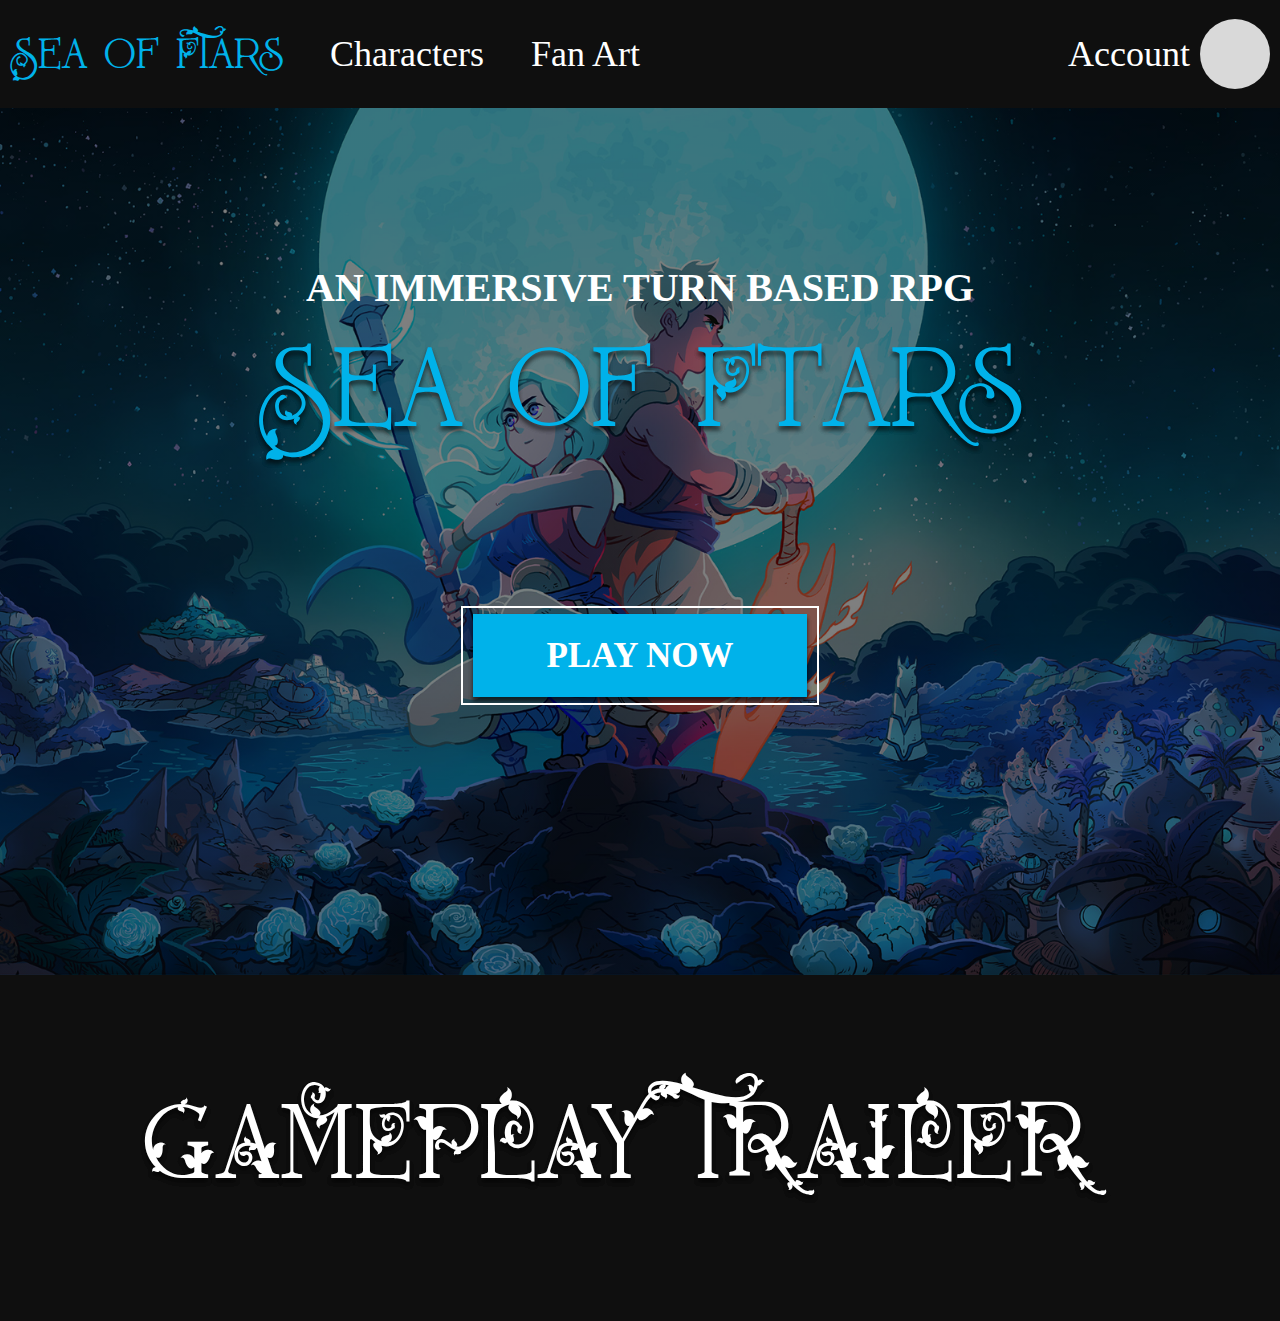
==== html/index.html @ 705aeeaa "Initial commit" ====
<!DOCTYPE html>
<html lang="en">
<head>
    <meta charset="UTF-8">
    <meta http-equiv="X-UA-Compatible" content="IE=edge">
    <meta name="viewport" content="width=device-width, initial-scale=1.0">
    <title>Sea of Ftars</title>
    <link rel="stylesheet" href="../assets/css/style.css">
</head>
<body>

    <header>
        
        <div class="left-navbar">
            <a id="logo" href="#">Sea of FTars</a>
            <a class="navbar-text" href="#">Characters</a>
            <a class="navbar-text" href="#">Fan Art</a>
        </div>
        
        <div class="right-navbar">
            <a class="navbar-text" href="#">Account</a>
            <div id="profile-picture"></div>
        </div>

    </header>
    
    <div class="home-background">
        <div id="subtitle">AN IMMERSIVE TURN BASED RPG</div>
        <div id="title"> Sea of Ftars</div>
        <div class="play-now">
            <div id="rectangle"></div>
            <div class="outline"></div>
            <div class="white-outline"></div>
            <div class="play-text">PLAY NOW</div>
        </div>
    </div>

    <div class="trailer-box">
        <div class="trailer-text">GAMEPLAY TRAILER</div>
    </div>


</body>
</html>
---- assets/css/style.css ----
*{
    margin: 0;
    padding: 0;
}

@font-face {
    font-family: 'Rostley PERSONAL USE ONLY';
    src: url(../css/Rostley_PERSONAL_USE_ONLY.otf);
}

header{
    display: flex;
    justify-content: space-between;
    width: calc(100%-20px);
    background: #0F0F0F;
    height: 108px;
    align-items: center;
    padding-inline: 10px;

}

#logo{

    font-family: 'Rostley PERSONAL USE ONLY';
    font-style: normal;
    font-weight: 400;
    font-size: 48px;
    color: #00B2EA;
    text-decoration:none;
}


.navbar-text{
    text-decoration: none;
    font-family: 'Roboto';
    font-style: normal;
    font-weight: 400;
    font-size: 36px;

    color: #FFFFFF;

}

.left-navbar{
    display:flex;
    width: 50%;
   justify-content: space-between;
    align-items:center;
}

.right-navbar{
    display:flex;
    justify-content: end;
    align-items: center;
    gap: 10px;
}

#profile-picture{
    background: #D9D9D9;
    width: 70px;
    height: 70px;
    border-radius: 70px;
}
.home-background *{
    background: none;
}
.home-background{
    background-image: linear-gradient(rgba(0, 0, 0, 0.5), rgba(0,0,0,0.5)) , url(../css/presskit-seaofstars-keyart-no-logo.png);
    width: 100%;
    height: 867px;
    background-size: cover,cover;
    background-repeat: no-repeat;
    background-position: center,top;
    
}

#subtitle{
    display: flex;
    justify-content: center;
    padding-top: 156px;
    font-family: 'Roboto';
    font-style: normal;
    font-weight: 700;
    font-size: 40px;
    line-height: 47px;
/* identical to box height */


color: #FFFFFF;
}

#title{
    display:flex;
    justify-content: center;
    font-family: 'Rostley PERSONAL USE ONLY';
    font-style: normal;
    font-weight: 400;
    font-size: 128px;

    color: #00B2EA;

    text-decoration:none;
    text-shadow: 0px 4px 4px rgba(0, 0, 0, 0.25), 0px 4px 4px rgba(0, 0, 0, 0.25), 0px 4px 4px rgba(0, 0, 0, 0.25);

}

.play-now{
    margin-top: 150px;
    display: flex;
    justify-content: center;
    align-items: center ;
}

#rectangle{
    align-items: center;
    width: 333.25px;
    height: 68.41px;
    padding-top: 15px;
    background: #00B2EA;
    box-shadow: 0px 4px 4px rgba(0, 0, 0, 0.25), 0px 4px 4px rgba(0, 0, 0, 0.25), 0px 4px 4px rgba(0, 0, 0, 0.25);

}

.outline{
    display: flex;
    justify-content: center;
    align-items: center;
}

.white-outline{
    position: absolute;
    width: 354.37px;
    height: 95px;

    border: 2px solid #FFFFFF;

}

.play-text{

    position: absolute;
    font-family: 'Roboto';
    font-style: normal;
    font-weight: 700;
    font-size: 35px;
    line-height: 41px;
    /* identical to box height */


    color: #FFFFFF;

}

.trailer-box{
    position: absolute;
    width: 100%;
    height: 346px;
    display:flex;
    justify-content: center;
    
    
    background: #0F0F0F;
}

.trailer-text{
    position: absolute;
    width: 996px;
    height: 160px;
    padding-top: 95px;
    font-family: 'Rostley PERSONAL USE ONLY';
    font-style: normal;
    font-weight: 400;
    font-size: 120px;
    
    color: #FFFFFF;
    

    text-shadow: 0px 4px 4px rgba(0, 0, 0, 0.25), 0px 4px 4px rgba(0, 0, 0, 0.25), 0px 4px 4px rgba(0, 0, 0, 0.25);

}
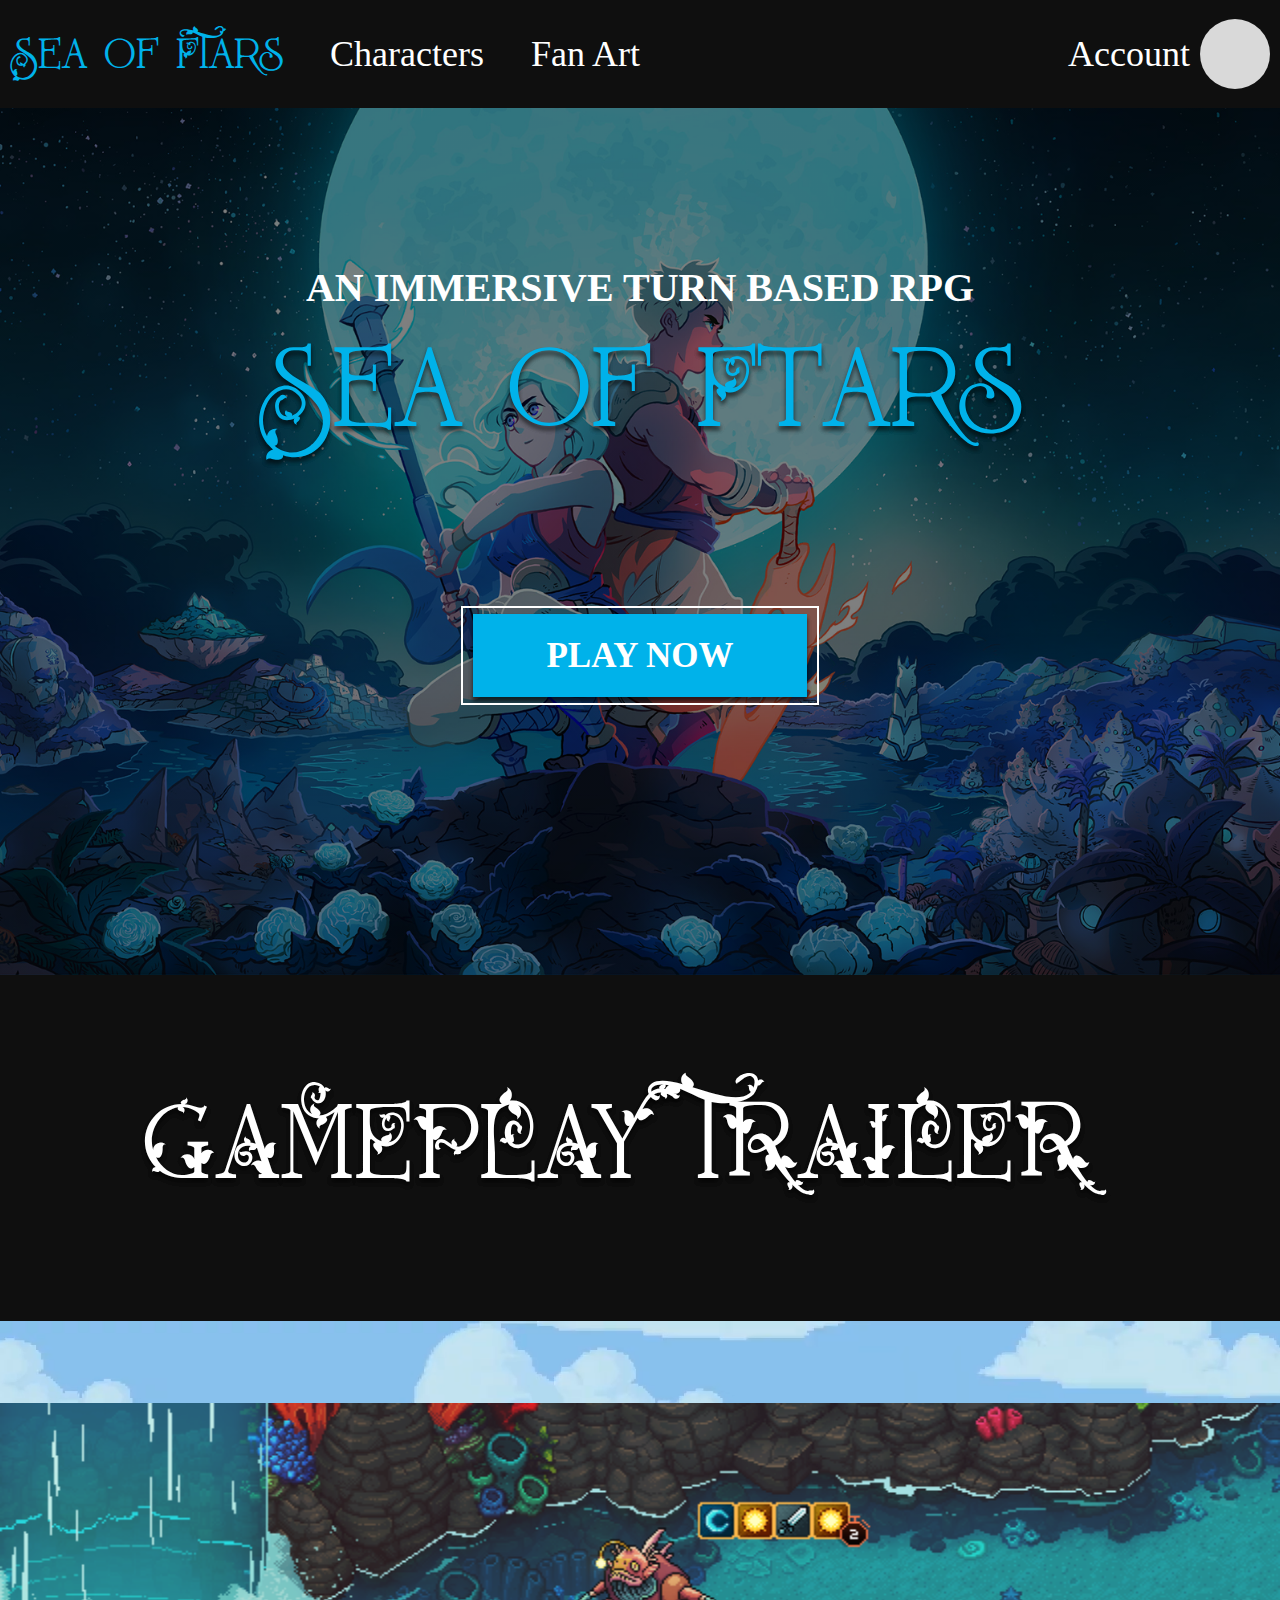
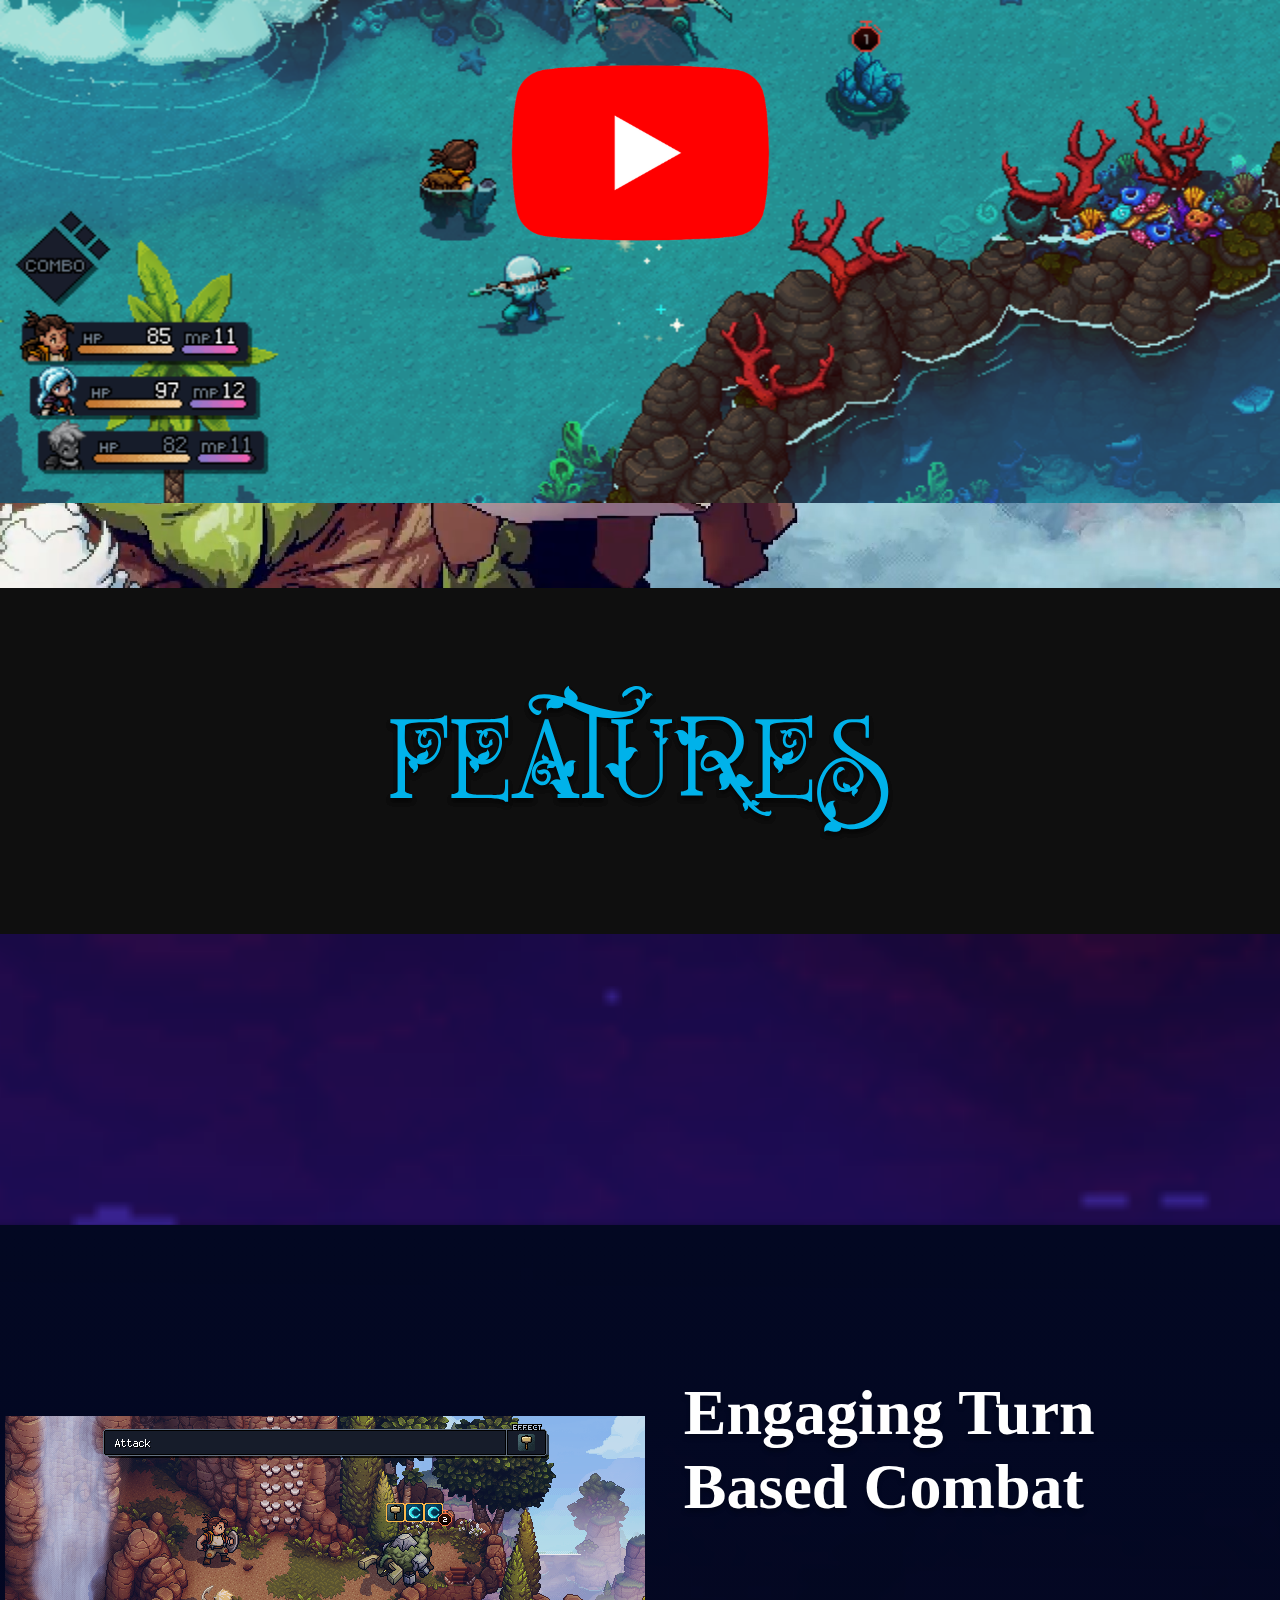
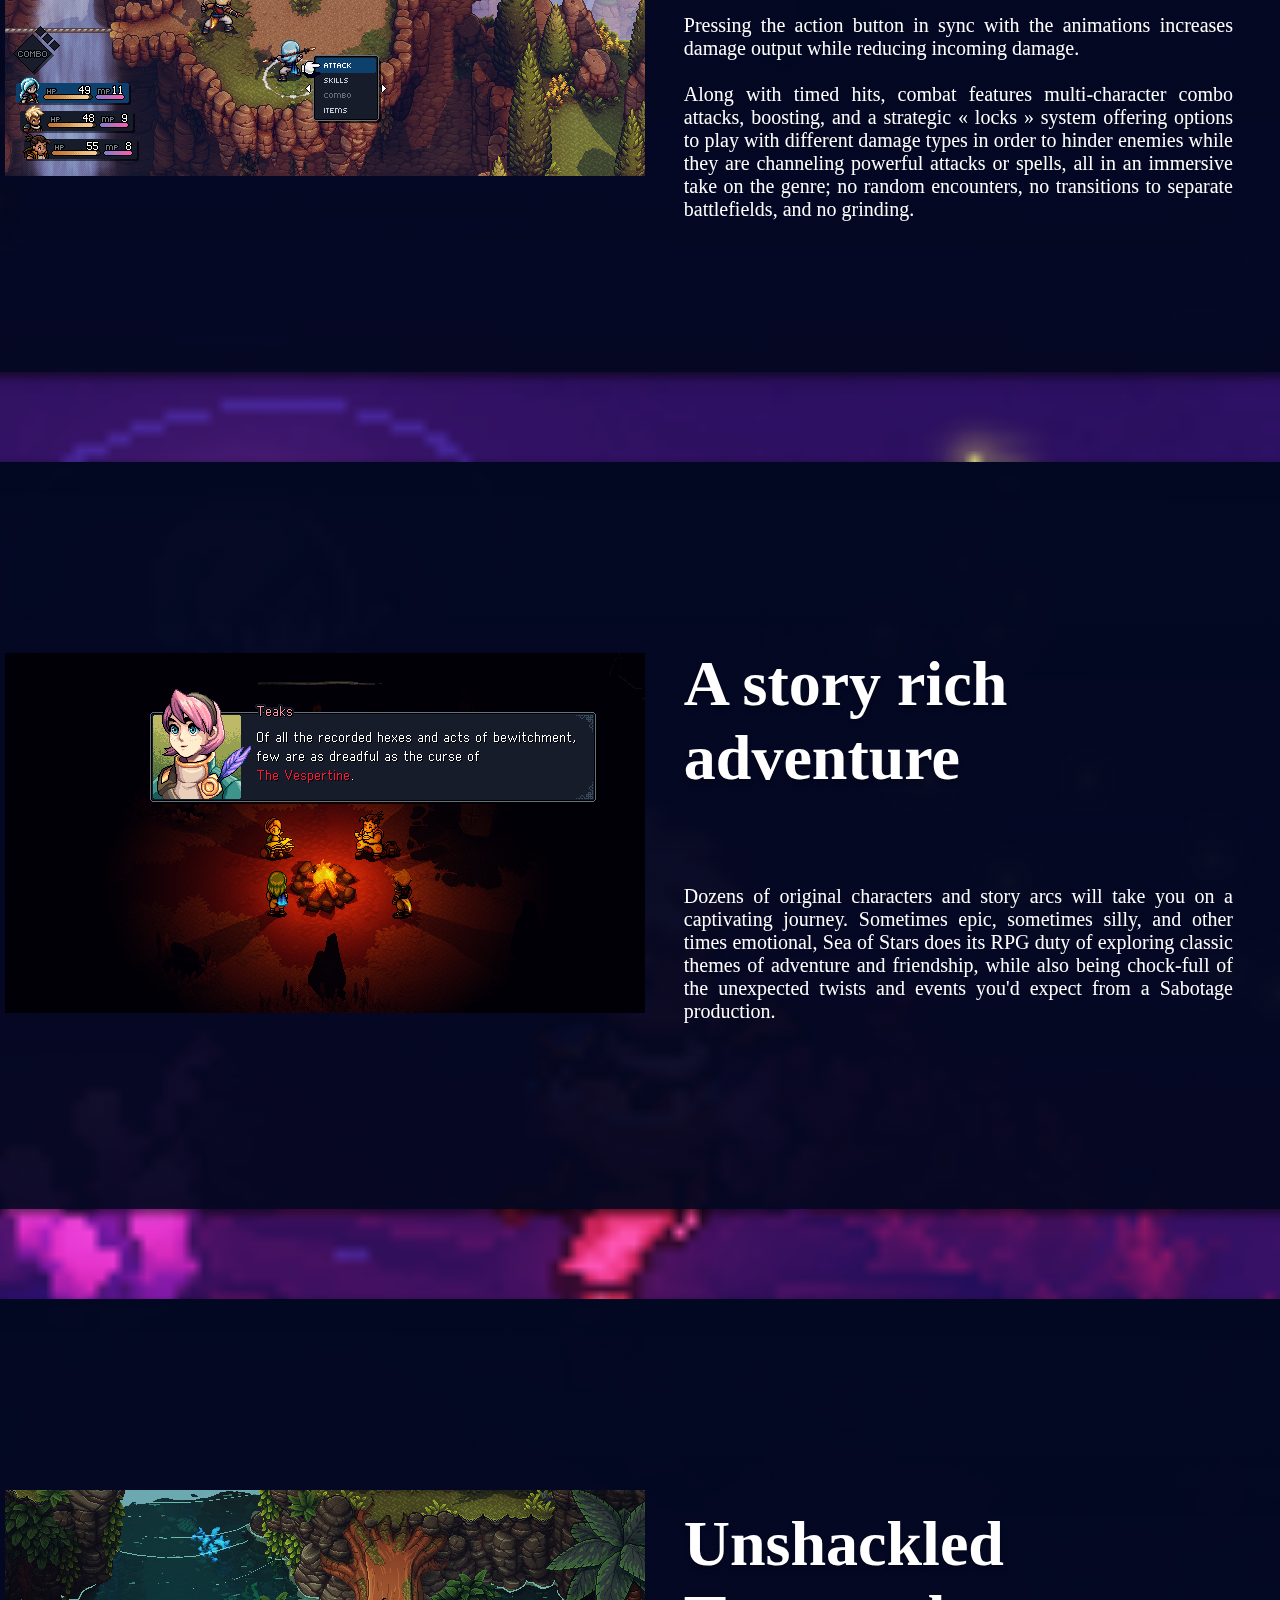
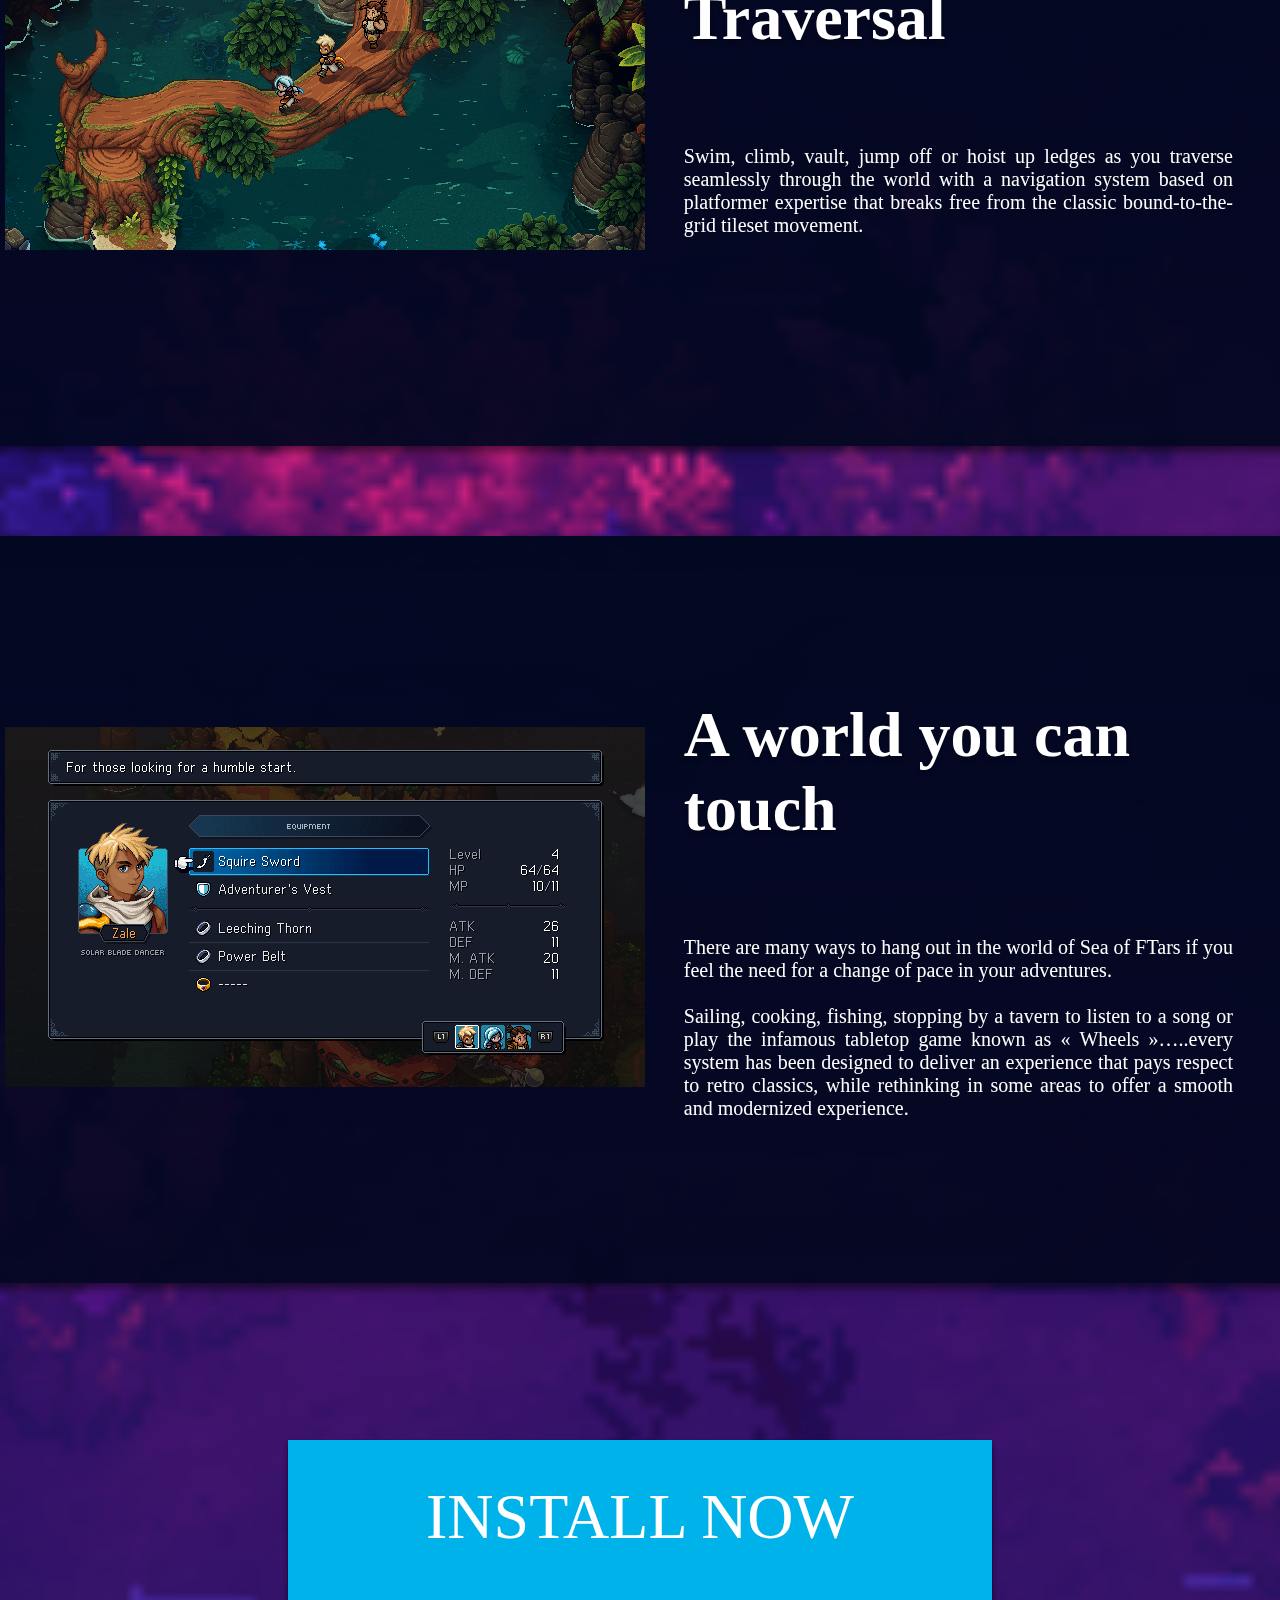
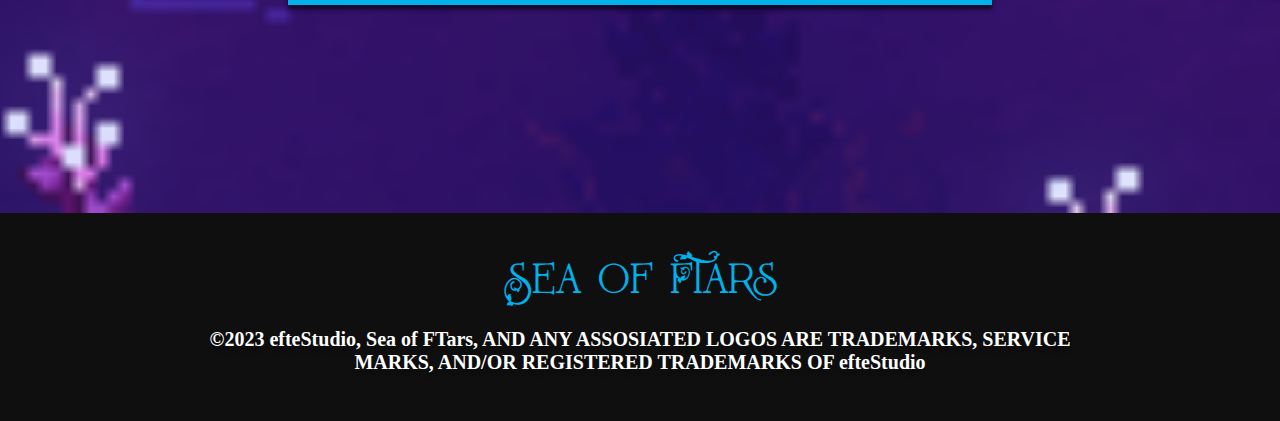
==== commit 0e3c854c: "NEW CHANGES" ====
--- a/html/index.html
+++ b/html/index.html
@@ -12,9 +12,9 @@
     <header>
         
         <div class="left-navbar">
-            <a id="logo" href="#">Sea of FTars</a>
-            <a class="navbar-text" href="#">Characters</a>
-            <a class="navbar-text" href="#">Fan Art</a>
+            <a id="logo" href="index.html">Sea of FTars</a>
+            <a class="navbar-text" href="characters.html">Characters</a>
+            <a class="navbar-text" href="fanart.html">Fan Art</a>
         </div>
         
         <div class="right-navbar">
@@ -28,10 +28,10 @@
         <div id="subtitle">AN IMMERSIVE TURN BASED RPG</div>
         <div id="title"> Sea of Ftars</div>
         <div class="play-now">
-            <div id="rectangle"></div>
-            <div class="outline"></div>
-            <div class="white-outline"></div>
-            <div class="play-text">PLAY NOW</div>
+            <a href="#" id="rectangle"></a>
+            <a href="#" class="outline"></a>
+            <a href="#" class="white-outline"></a>
+            <a href="#" class="play-text">PLAY NOW</a>
         </div>
     </div>
 
@@ -39,6 +39,80 @@
         <div class="trailer-text">GAMEPLAY TRAILER</div>
     </div>
 
+    <div class="trailer-content">
+        <a href="https://www.youtube.com/watch?v=eRSI9zev3yE&ab_channel=SabotageStudio">
+            <img src="../assets/css/thumbnail.png" alt="" id="trailer-video">
+        </a>
 
+    </div>
+
+    <div class="features-box">
+        <div class="features-text">FEATURES</div>
+    </div>
+
+    <div class="features-content">
+        <div class="rect-a">
+            <div class="left-rect-a">
+                <img src="../assets/css/Combat-1.png" alt="" class="features-image">
+            </div>
+            <div class="right-rect-a">
+                <div class="rect-a-title"> Engaging Turn Based Combat </div>
+                <div class="rect-a-subtitle">Pressing the action button in sync with the animations increases damage output while reducing incoming damage. <br> <br>
+                    Along with timed hits, combat features multi-character combo attacks, boosting, and a strategic « locks » system offering options to play with different damage types in order to hinder enemies while they are channeling powerful attacks or spells, all in an immersive take on the genre; no random encounters, no transitions to separate battlefields, and no grinding.</div>
+            </div>
+            
+        </div>
+
+        <div class="rect-a">
+            <div class="left-rect-a">
+                <img src="../assets/css/story-1.png" alt="" class="features-image">
+            </div>
+            <div class="right-rect-a">
+                <div class="rect-a-title"> A story rich adventure </div>
+                <div class="rect-a-subtitle"> Dozens of original characters and story arcs will take you on a captivating journey. Sometimes epic, sometimes silly, and other times emotional, Sea of Stars does its RPG duty of exploring classic themes of adventure and friendship, while also being chock-full of the unexpected twists and events you'd expect from a Sabotage production.</div>
+            </div>
+            
+        </div>
+
+        <div class="rect-a">
+            <div class="left-rect-a">
+                <img src="../assets/css/Traversal-5.png" alt="" class="features-image">
+            </div>
+            <div class="right-rect-a">
+                <div class="rect-a-title"> Unshackled Traversal </div>
+                <div class="rect-a-subtitle">Swim, climb, vault, jump off or hoist up ledges as you traverse seamlessly through the world with a navigation system based on platformer expertise that breaks free from the classic bound-to-the-grid tileset movement.</div>
+            </div>
+            
+        </div>
+        
+        <div class="rect-a">
+            <div class="left-rect-a">
+                <img src="../assets/css/World-8.png" alt="" class="features-image">
+            </div>
+            <div class="right-rect-a">
+                <div class="rect-a-title"> A world you can touch</div>
+                <div class="rect-a-subtitle">There are many ways to hang out in the world of Sea of FTars if you feel the need for a change of pace in your adventures. <br> <br>
+                    Sailing, cooking, fishing, stopping by a tavern to listen to a song or play the infamous tabletop game known as « Wheels »…..every system has been designed to deliver an experience that pays respect to retro classics, while rethinking in some areas to offer a smooth and modernized experience.</div>
+            </div>
+            
+        </div>
+
+        <div class="play-now">
+            <a href="https://store.steampowered.com/app/1244090/Sea_of_Stars/" id="rectangle-big"></a>
+            <a href="https://store.steampowered.com/app/1244090/Sea_of_Stars/" class="install-text">INSTALL NOW</a>
+        </div>
+
+    </div>
+
+    <footer>   
+
+        <div class="footer-bg">
+            <div id="footer-title">Sea of FTars</div>
+            <div id="footer-subtitle">©2023 efteStudio, Sea of FTars, AND ANY ASSOSIATED LOGOS ARE TRADEMARKS, SERVICE <br>MARKS, AND/OR REGISTERED TRADEMARKS OF efteStudio
+            </div>
+        </div>
+    </footer>
 </body>
+
+
 </html>--- a/assets/css/style.css
+++ b/assets/css/style.css
@@ -10,6 +10,7 @@
 }
 
 header{
+    position: sticky;
     display: flex;
     justify-content: space-between;
     width: calc(100%-20px);
@@ -45,7 +46,7 @@
 .left-navbar{
     display:flex;
     width: 50%;
-   justify-content: space-between;
+    justify-content: space-between;
     align-items:center;
 }
 
@@ -84,10 +85,8 @@
     font-weight: 700;
     font-size: 40px;
     line-height: 47px;
-/* identical to box height */
-
-
-color: #FFFFFF;
+
+    color: #FFFFFF;
 }
 
 #title{
@@ -145,15 +144,37 @@
     font-weight: 700;
     font-size: 35px;
     line-height: 41px;
-    /* identical to box height */
-
-
-    color: #FFFFFF;
-
+    text-decoration: none;
+    color: #FFFFFF;
+
+}
+
+.install-text{
+    position: absolute;
+    width: 445px;
+    height: 86px;
+    display: flex;
+    justify-content: center;
+    text-decoration: none;
+    font-family: 'Roboto';
+    font-style: normal;
+    font-weight: 300;
+    font-size: 64px;
+    color: #FFFFFF;
+
+}
+
+#rectangle-big{
+    position: absolute;
+    width: 704.79px;
+    height: 165.83px;
+
+    box-shadow: 0px 4px 4px rgba(0, 0, 0, 0.25), 0px 4px 4px rgba(0, 0, 0, 0.25), 0px 4px 4px rgba(0, 0, 0, 0.25);
+    background: #00B2EA;
 }
 
 .trailer-box{
-    position: absolute;
+    position: relative;
     width: 100%;
     height: 346px;
     display:flex;
@@ -178,4 +199,157 @@
 
     text-shadow: 0px 4px 4px rgba(0, 0, 0, 0.25), 0px 4px 4px rgba(0, 0, 0, 0.25), 0px 4px 4px rgba(0, 0, 0, 0.25);
 
-}+}
+
+.trailer-content{
+    background-image: url(../css/Sea\ of\ Stars\ _\ Simship\ +\ Release\ Date\ Trailer\ 0-32\ screenshot.png);
+    width: 100%;
+    height: 867px;
+    background-size: cover;
+    background-repeat: no-repeat;
+    display: flex;
+    justify-content: center;
+    align-items: center;
+}
+
+#trailer-video{
+
+    width: 1280px;
+    height: 700px; 
+}
+
+
+.features-box{
+    position: relative;
+    width: 100%;
+    height: 346px;
+    display:flex;
+    justify-content: center;
+    
+    
+    background: #0F0F0F;
+}
+
+.features-text{
+    position: relative;
+    width: 504px;
+    height: 160px;
+    padding-top: 95px;
+
+    font-family: 'Rostley PERSONAL USE ONLY';
+    font-style: normal;
+    font-weight: 400;
+    font-size: 128px;
+
+    color: #00B2EA;
+
+    text-shadow: 0px 4px 4px rgba(0, 0, 0, 0.25), 0px 4px 4px rgba(0, 0, 0, 0.25), 0px 4px 4px rgba(0, 0, 0, 0.25);
+
+}
+
+.features-content{
+    background-image: url(../css/Traversal-2.png);
+    display: flex;
+    justify-content: center;
+    align-items: center;
+    width: 100%;
+    height: 4079px;
+    /* padding-top: 57px; */
+    background-size: cover,cover;
+    background-repeat: no-repeat;
+    background-position: center,top;
+    flex-direction: column;
+    
+}
+
+.rect-a{
+    width: 1346px;
+    height: 747px;
+    background: linear-gradient(180.37deg, #030822 0.32%, rgba(3, 8, 34, 0) 856%);
+    filter: drop-shadow(0px 4px 4px rgba(0, 0, 0, 0.25)) drop-shadow(0px 4px 4px rgba(0, 0, 0, 0.25)) drop-shadow(0px 4px 4px rgba(0, 0, 0, 0.25));
+    border-radius: 15px;
+    display: flex;
+    justify-content: center;
+    align-items: center;
+    margin-bottom: 10vh;
+
+}
+
+
+.right-rect-a{
+    padding-right: 6.25vw;
+}
+
+.rect-a-title{
+    /* width: 433px;
+    height: 160px;
+    display: flex;
+    justify-content: end;
+    position: absolute; */
+    
+    /* padding-top: 125px; */
+    font-family: 'Roboto';
+    font-style: normal;
+    font-weight: 900;
+    font-size: 64px;
+
+    color: #FFFFFF;
+
+    text-shadow: 0px 4px 4px rgba(0, 0, 0, 0.25);
+
+}
+
+.rect-a-subtitle{
+    /* width: 526px;
+    height: 140px; */
+    font-family: 'Roboto';
+    /* padding-right: 32px; */
+    font-style: normal;
+    font-weight: 300;
+    font-size: 20px;
+    text-align: justify;
+    padding-top: 10vh;
+    color: #FFFFFF;
+}
+
+.features-image{
+    margin-left: 3vw;
+    margin-right: 3vw;
+}
+
+.footer-bg{
+    display: flex;
+    justify-content: center;
+
+    width: 100%;
+    height: 208px;
+    background: #0F0F0F;
+}
+
+
+
+#footer-title{
+    position: absolute;
+    font-family: 'Rostley PERSONAL USE ONLY';
+    font-style: normal;
+    font-weight: 400;
+    font-size: 48px;
+    padding-top: 37px;
+
+    color: #00B2EA;
+}
+
+#footer-subtitle{
+    position: absolute;
+ 
+    font-family: 'Roboto';
+    font-style: normal;
+    font-weight: 900;
+    font-size: 20px;
+    padding-top: 115px;
+    padding-bottom: 24;
+    color: #FFFFFF;
+    text-align: center;
+    text-shadow: 0px 4px 4px rgba(0, 0, 0, 0.25);
+}
+
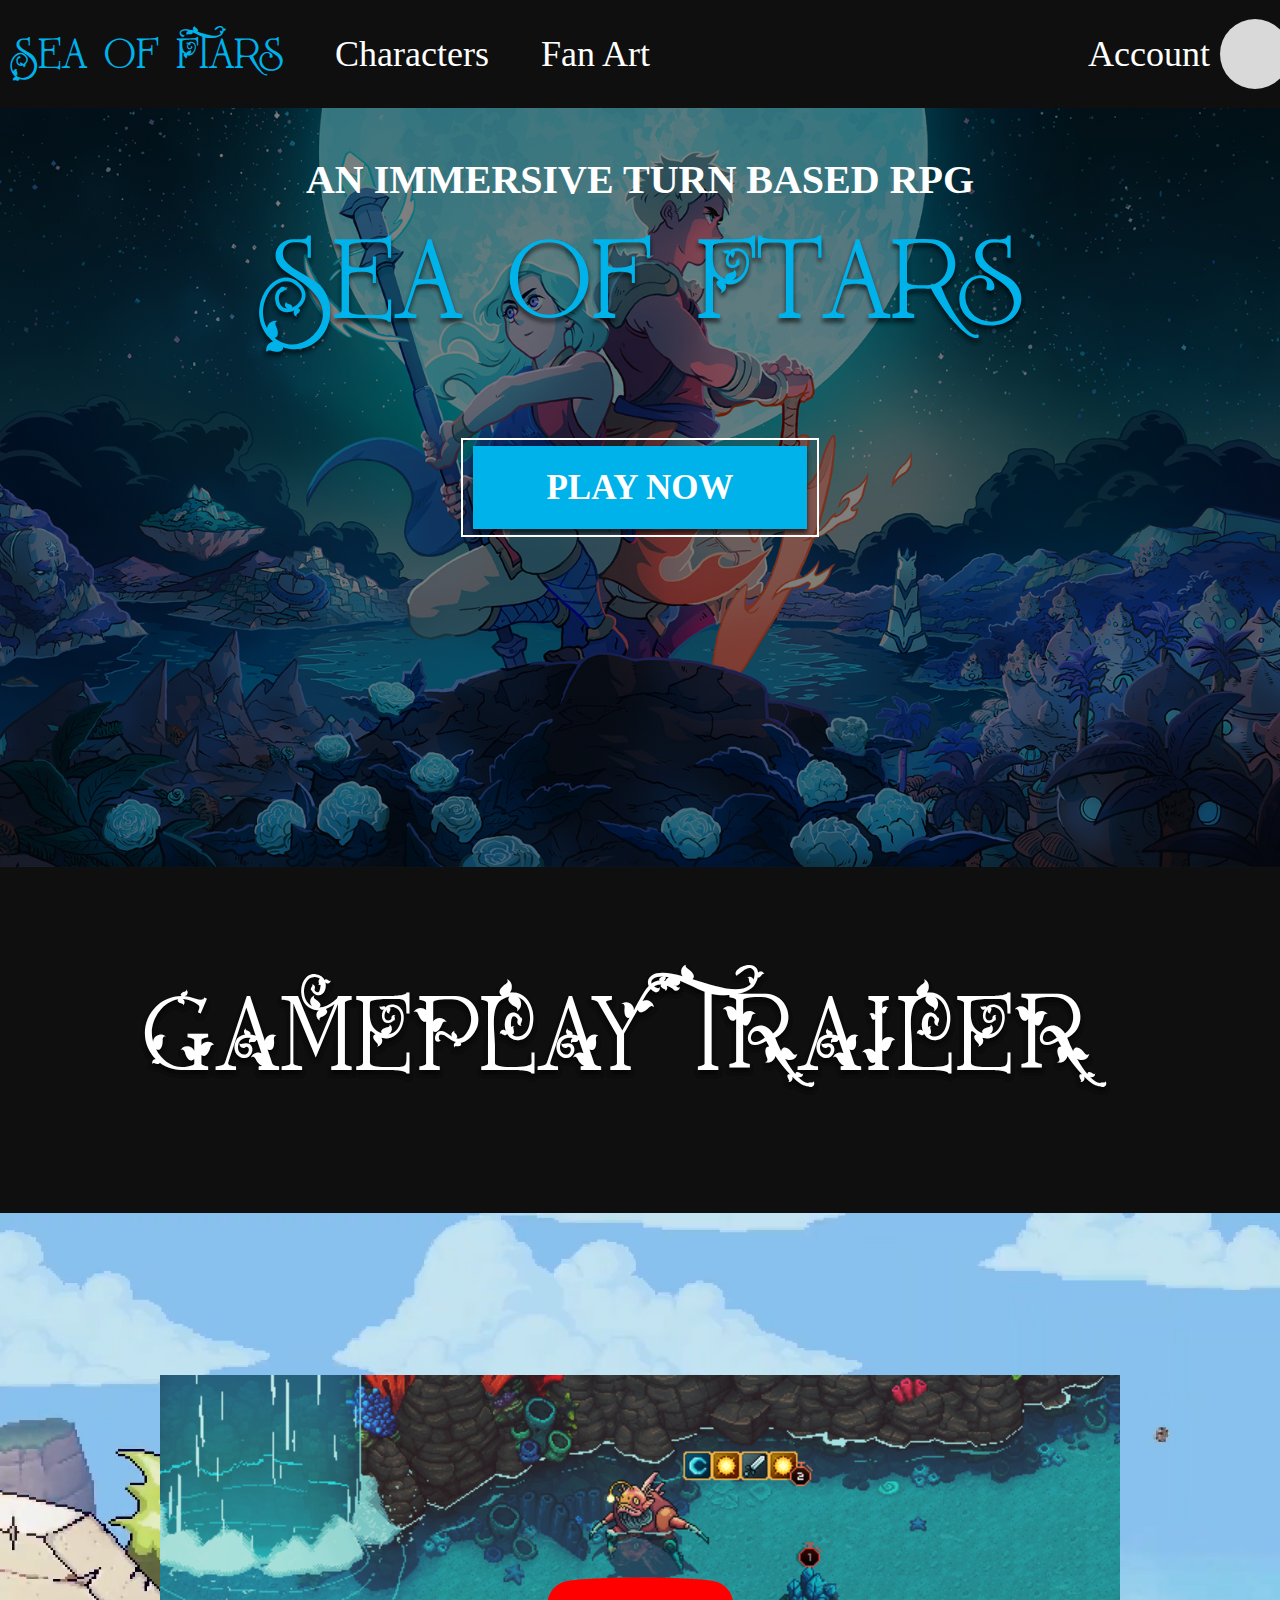
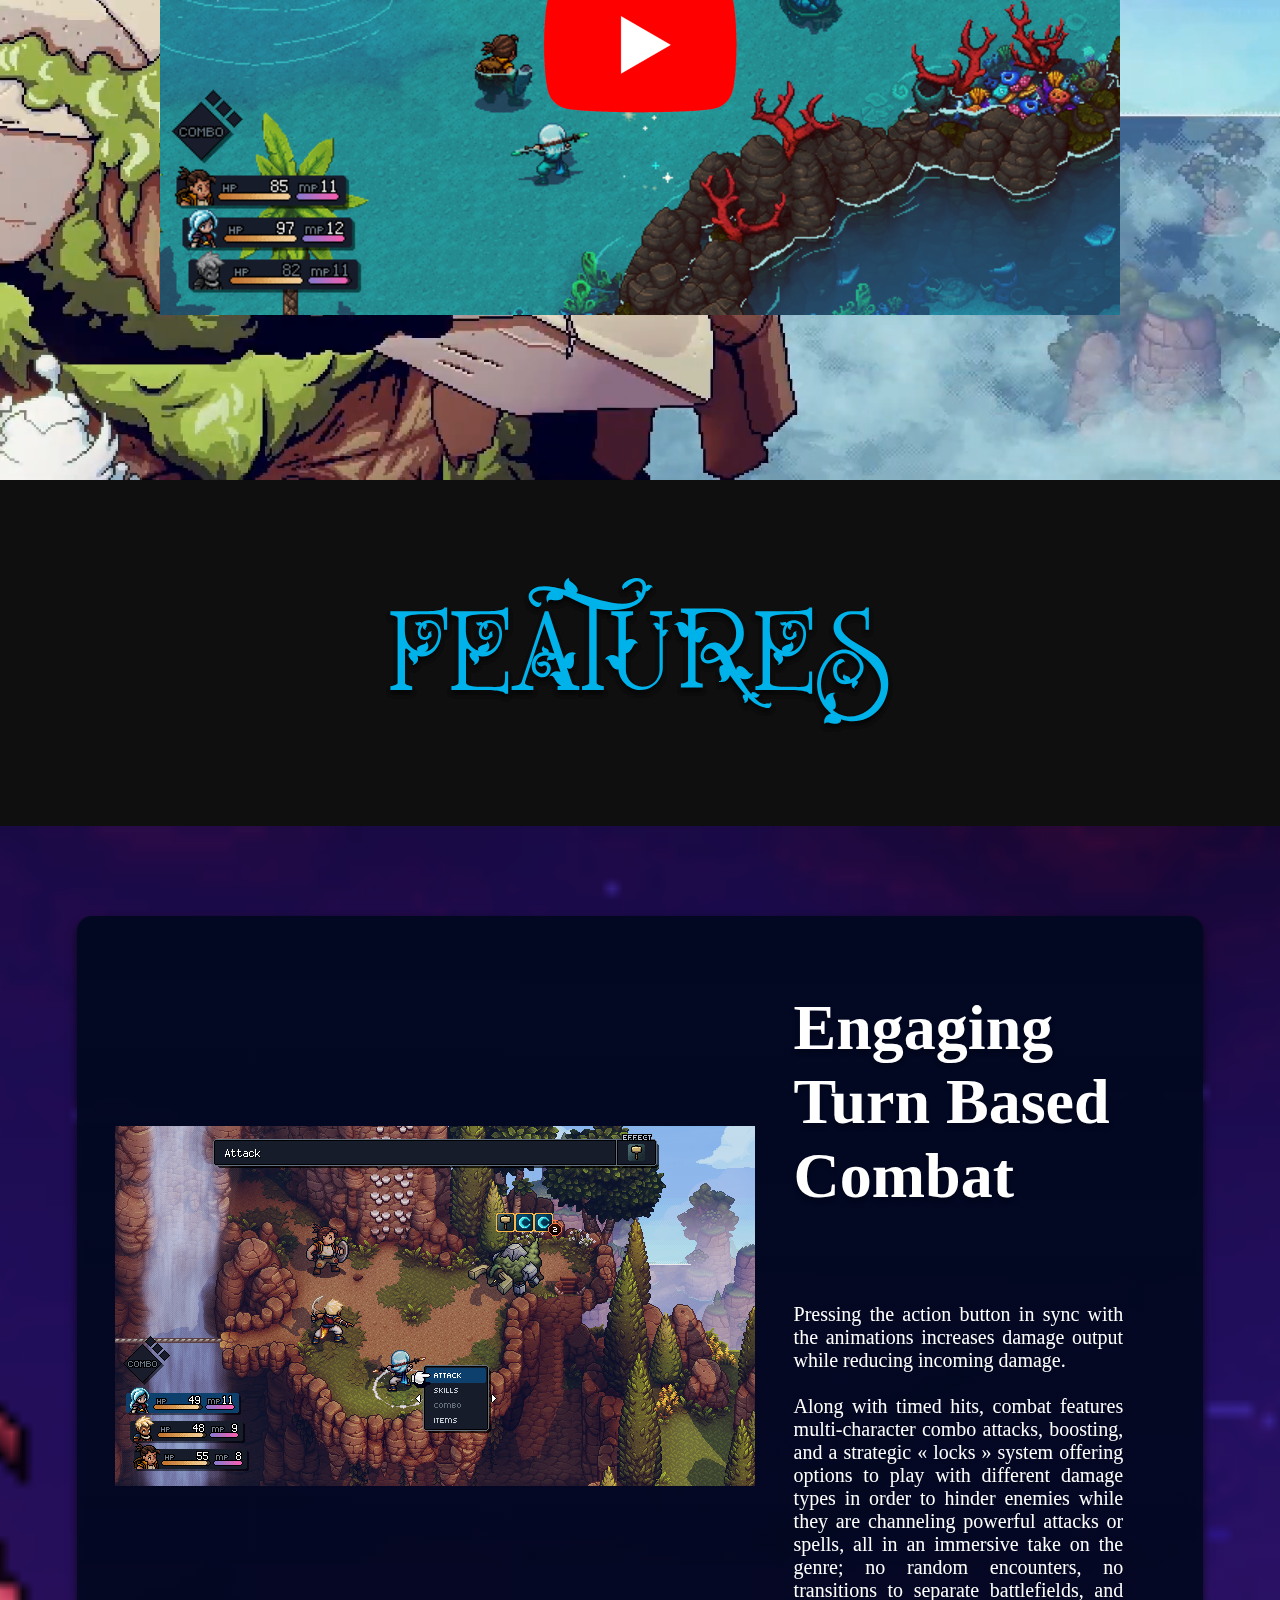
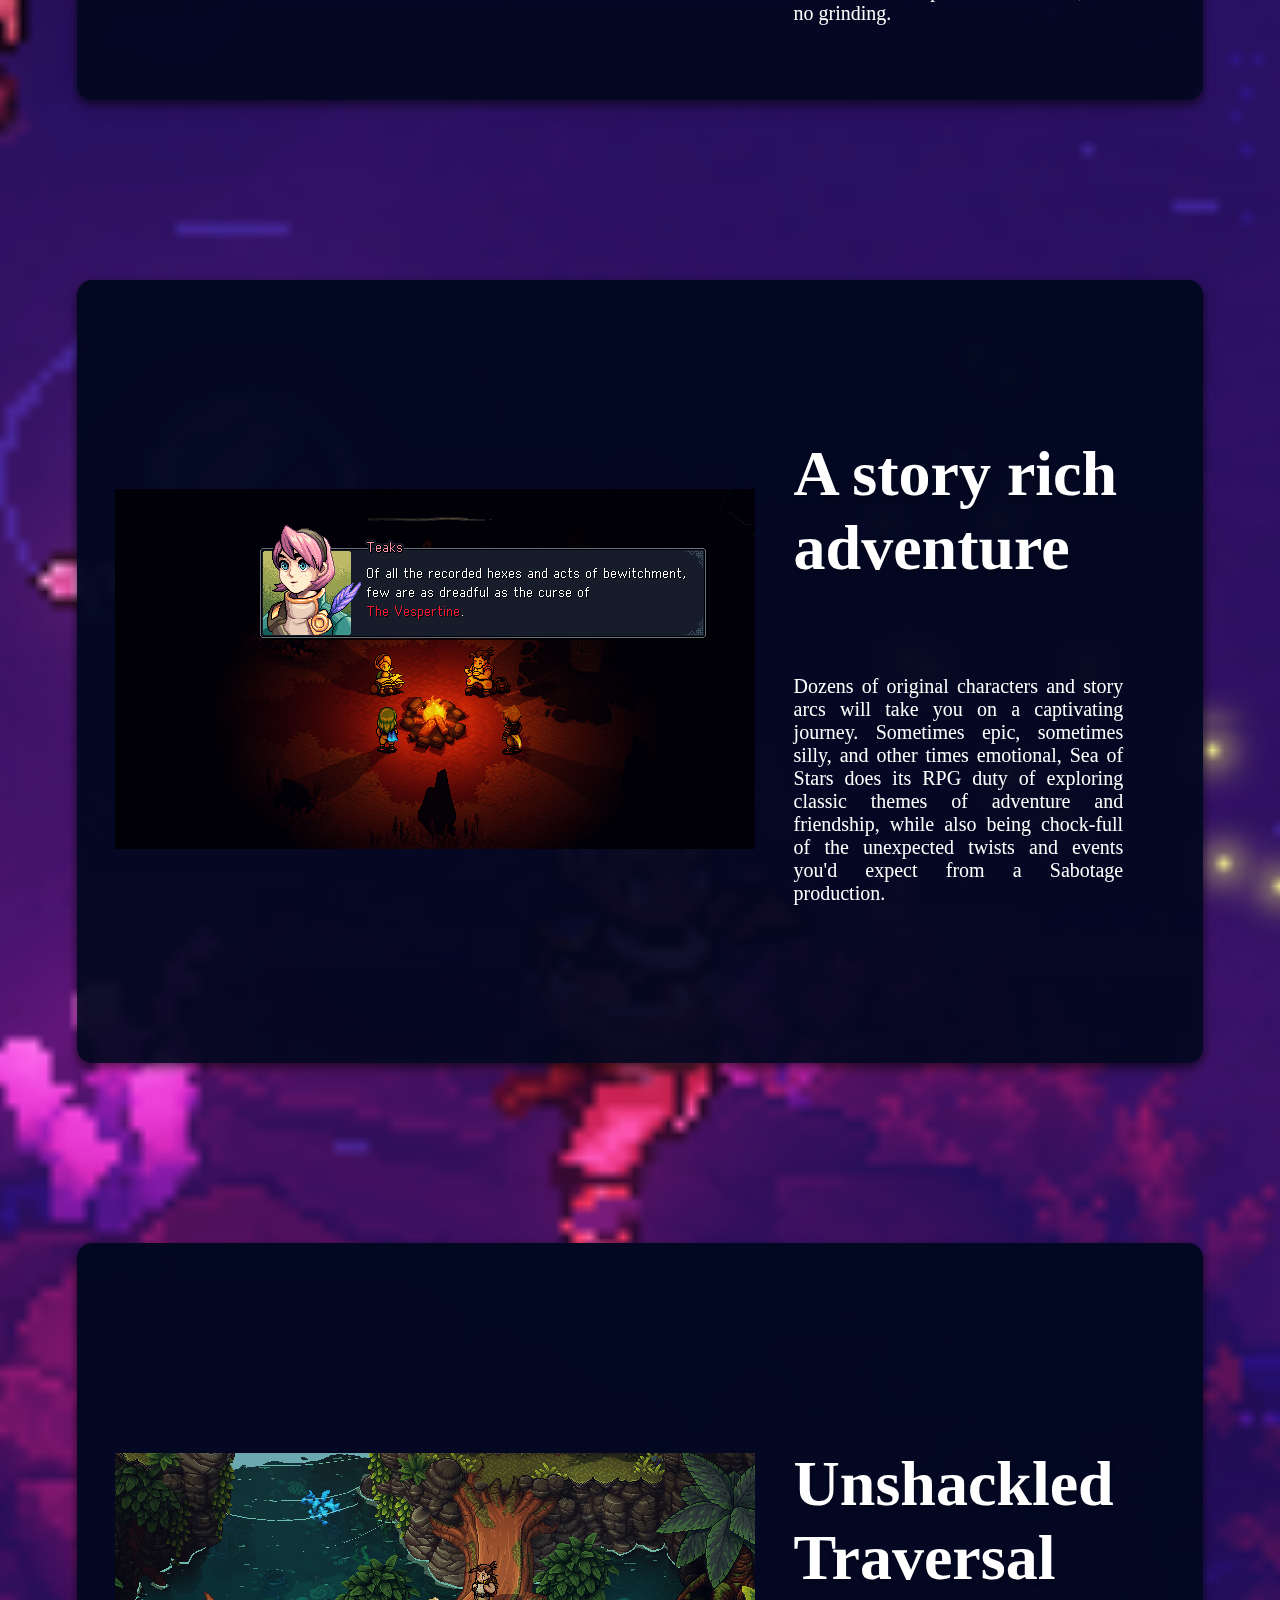
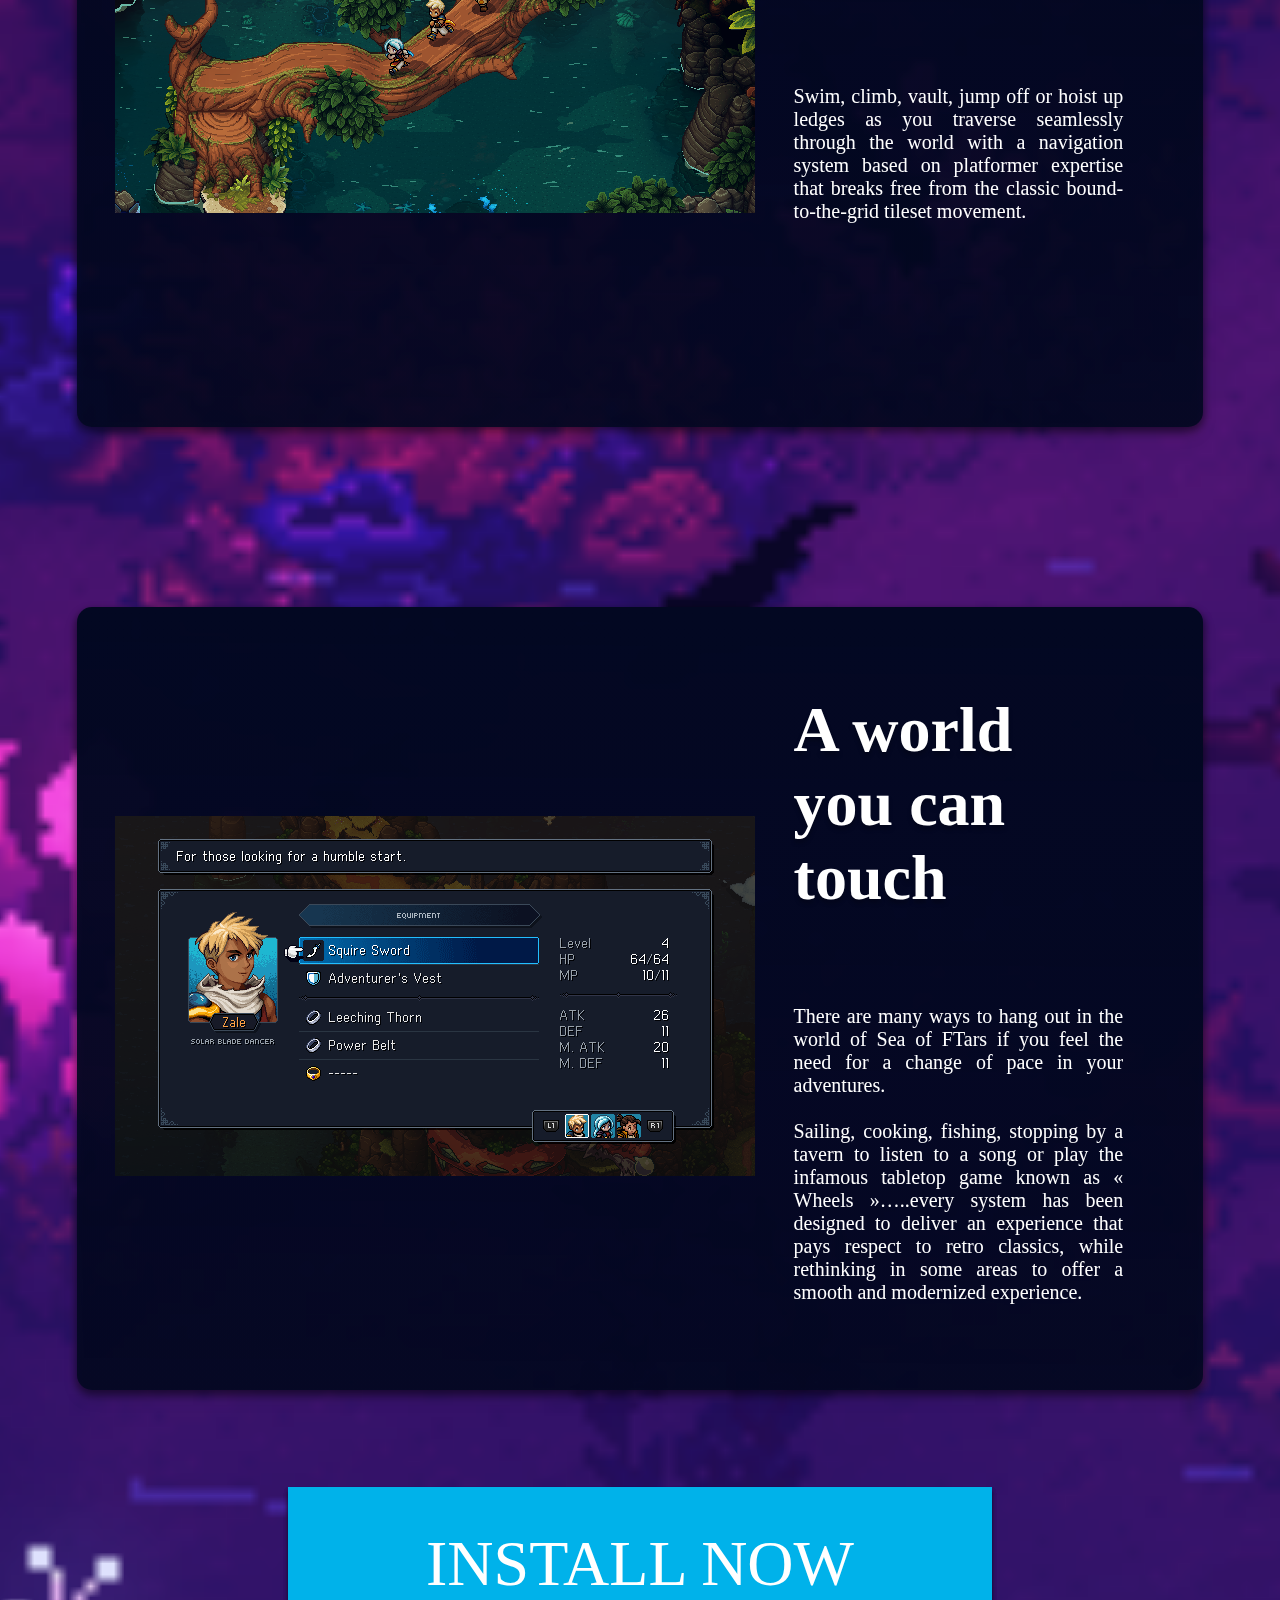
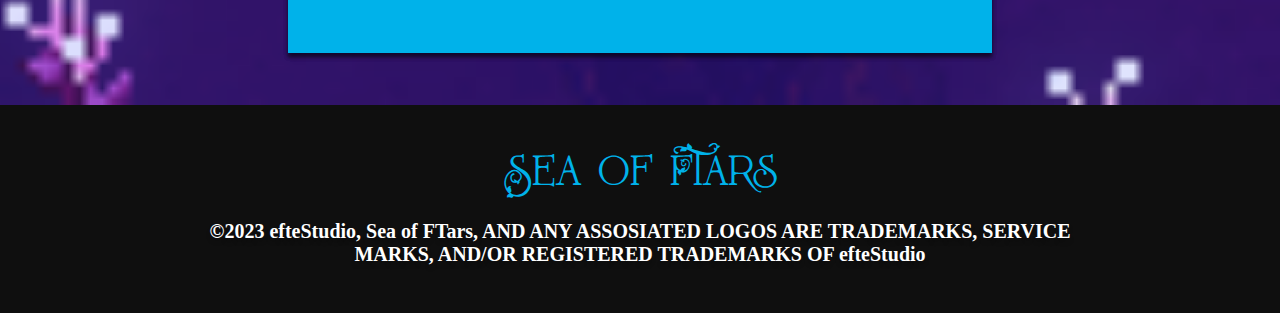
==== commit 28d2f137: "adadad" ====
--- a/html/index.html
+++ b/html/index.html
@@ -18,7 +18,7 @@
         </div>
         
         <div class="right-navbar">
-            <a class="navbar-text" href="#">Account</a>
+            <a class="navbar-text" href="register.html">Account</a>
             <div id="profile-picture"></div>
         </div>
 
--- a/assets/css/style.css
+++ b/assets/css/style.css
@@ -10,14 +10,15 @@
 }
 
 header{
-    position: sticky;
+    position: fixed;
     display: flex;
     justify-content: space-between;
-    width: calc(100%-20px);
+    width: 100%;
     background: #0F0F0F;
     height: 108px;
     align-items: center;
     padding-inline: 10px;
+    z-index: 200;
 
 }
 
@@ -105,7 +106,8 @@
 }
 
 .play-now{
-    margin-top: 150px;
+    margin-bottom: 15vh;
+    margin-top: 10vh;
     display: flex;
     justify-content: center;
     align-items: center ;
@@ -213,9 +215,8 @@
 }
 
 #trailer-video{
-
-    width: 1280px;
-    height: 700px; 
+    width: 75vw;
+    height: auto    ; 
 }
 
 
@@ -263,8 +264,8 @@
 }
 
 .rect-a{
-    width: 1346px;
-    height: 747px;
+    width: 88vw;
+    height: 122vh;
     background: linear-gradient(180.37deg, #030822 0.32%, rgba(3, 8, 34, 0) 856%);
     filter: drop-shadow(0px 4px 4px rgba(0, 0, 0, 0.25)) drop-shadow(0px 4px 4px rgba(0, 0, 0, 0.25)) drop-shadow(0px 4px 4px rgba(0, 0, 0, 0.25));
     border-radius: 15px;
@@ -272,7 +273,7 @@
     justify-content: center;
     align-items: center;
     margin-bottom: 10vh;
-
+    margin-top: 10vh;
 }
 
 
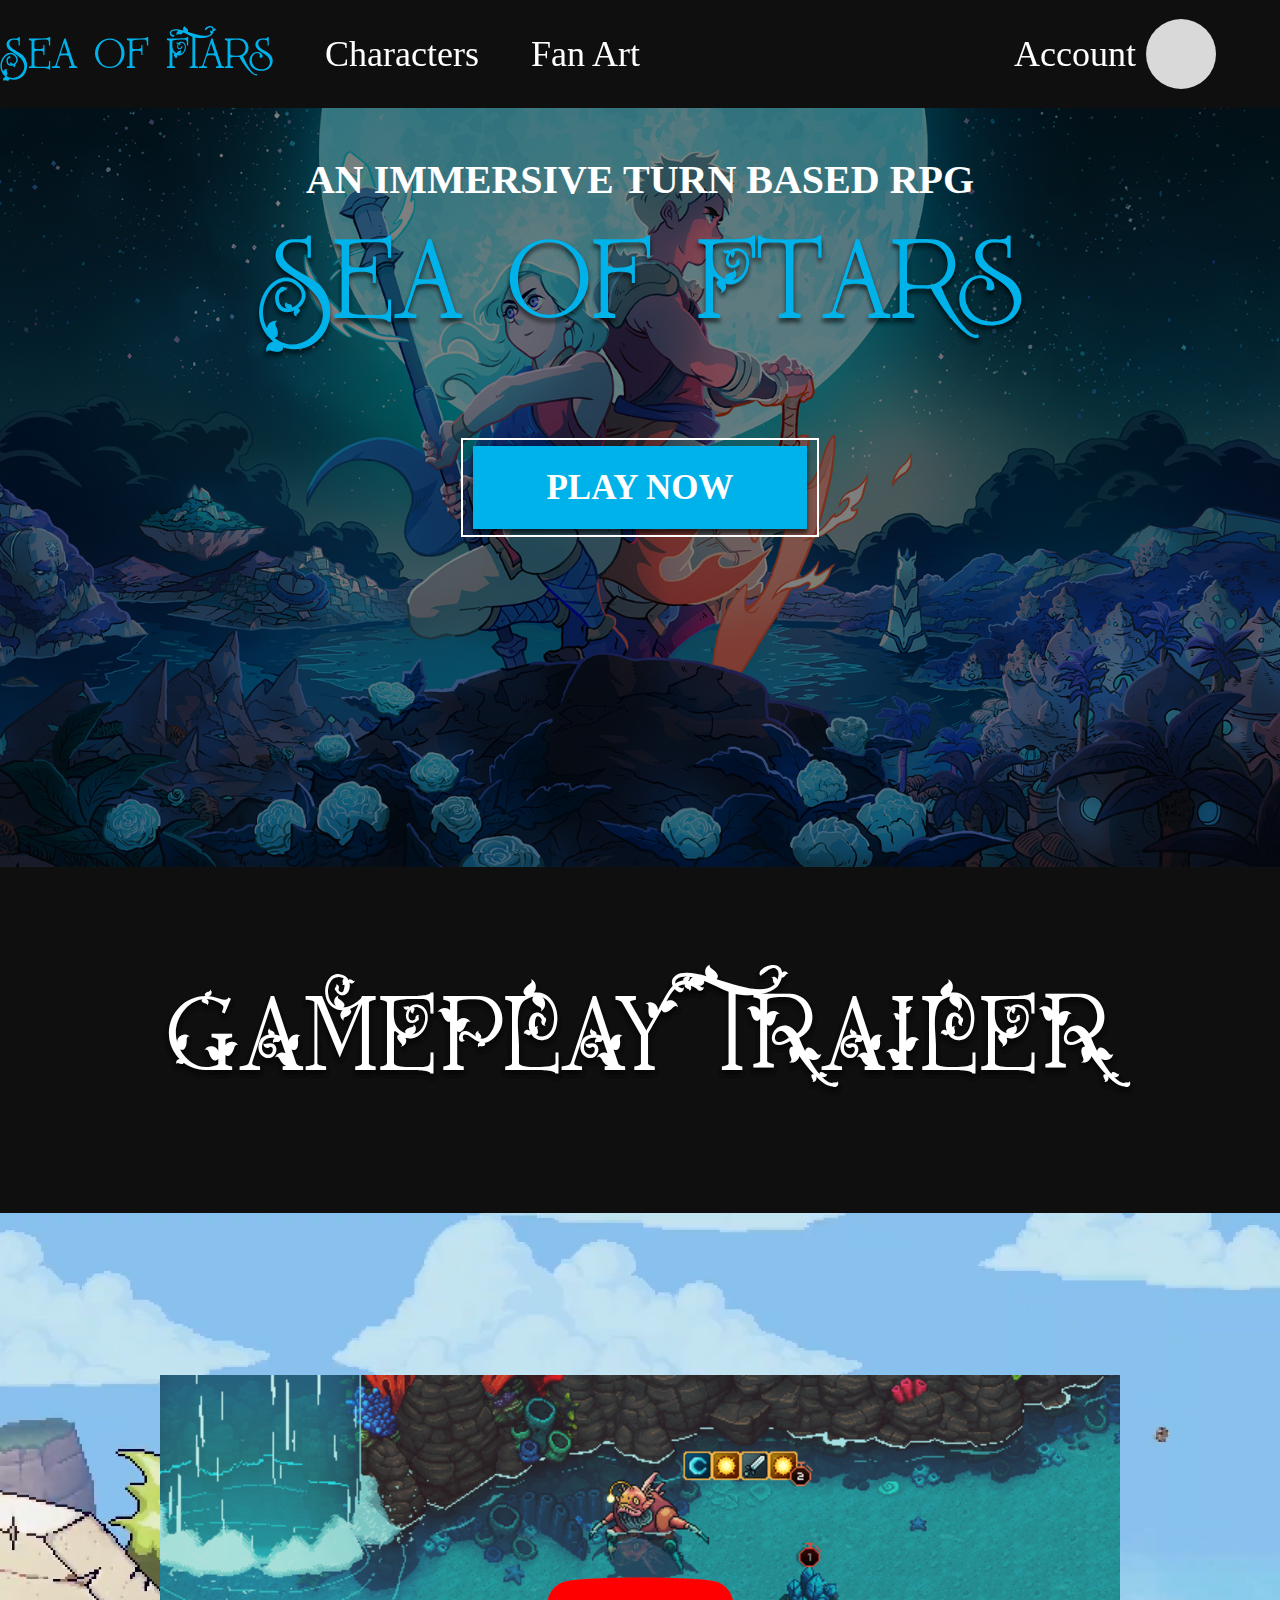
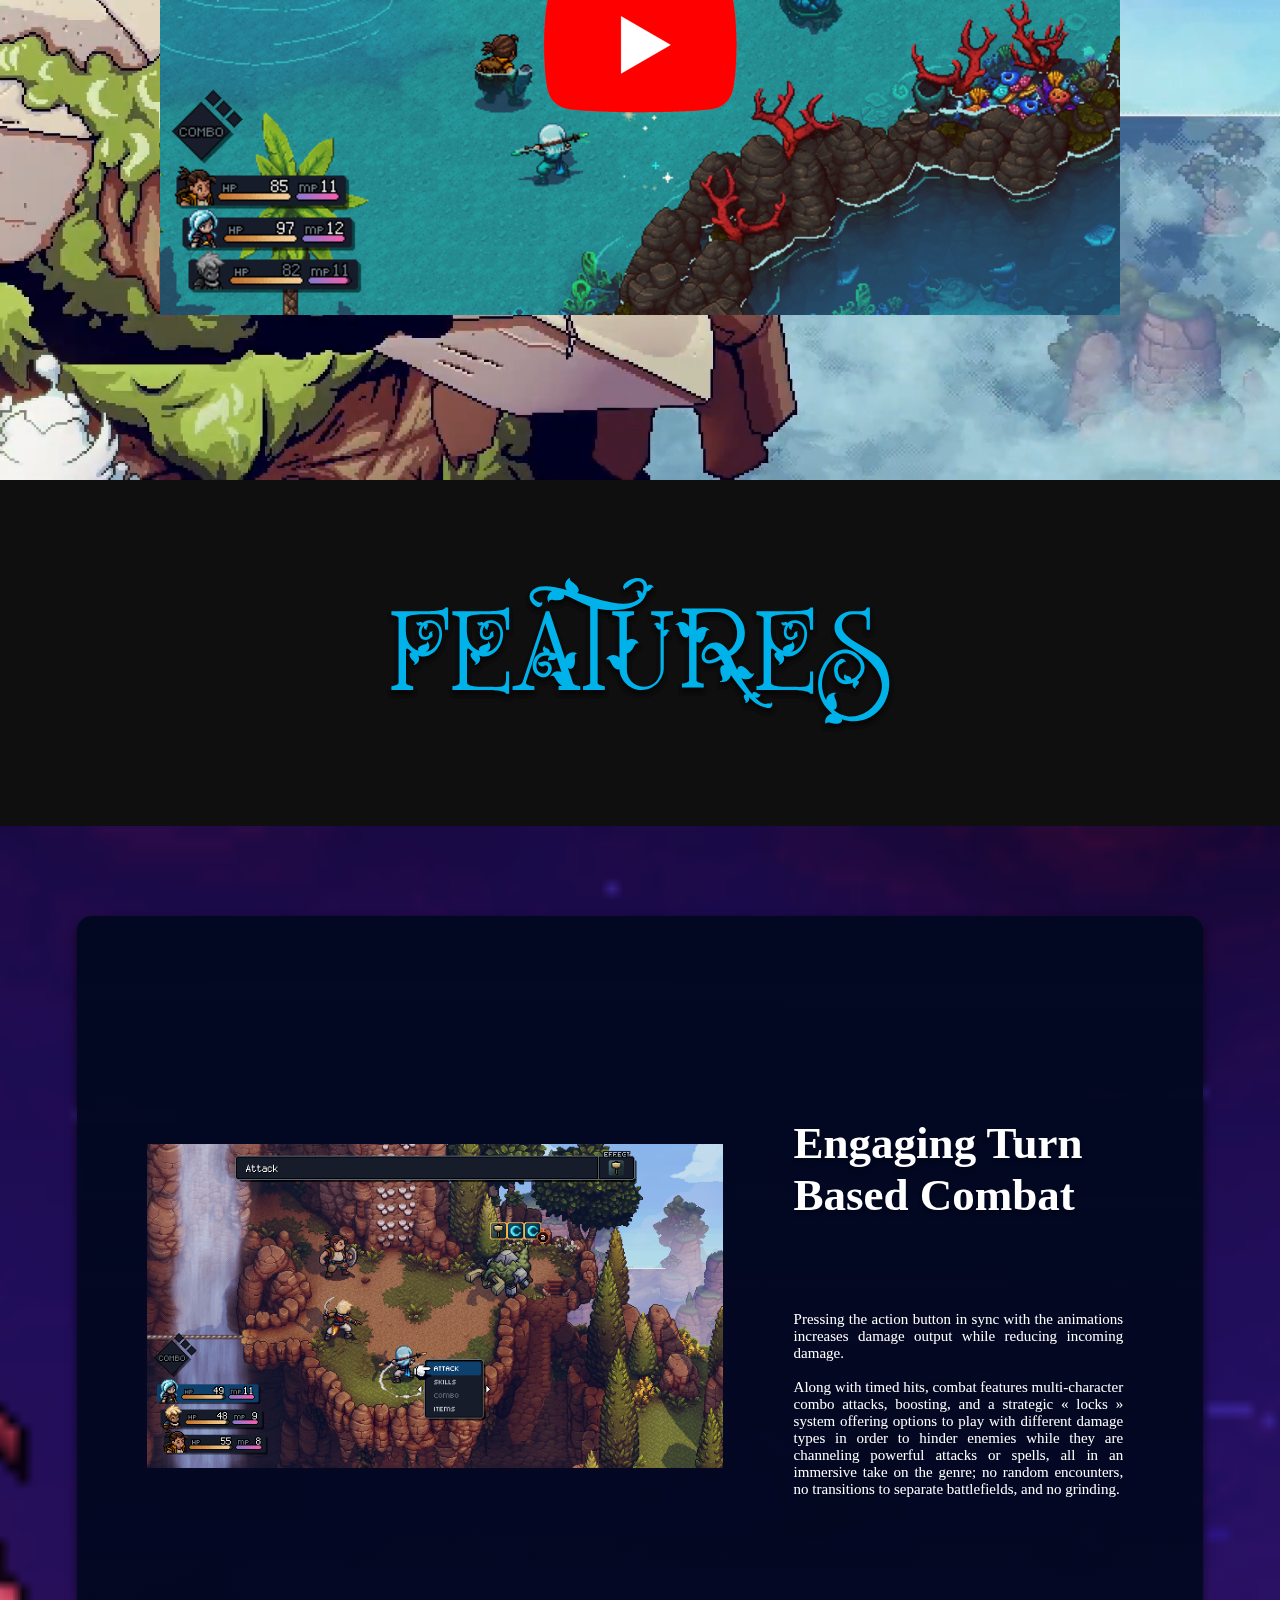
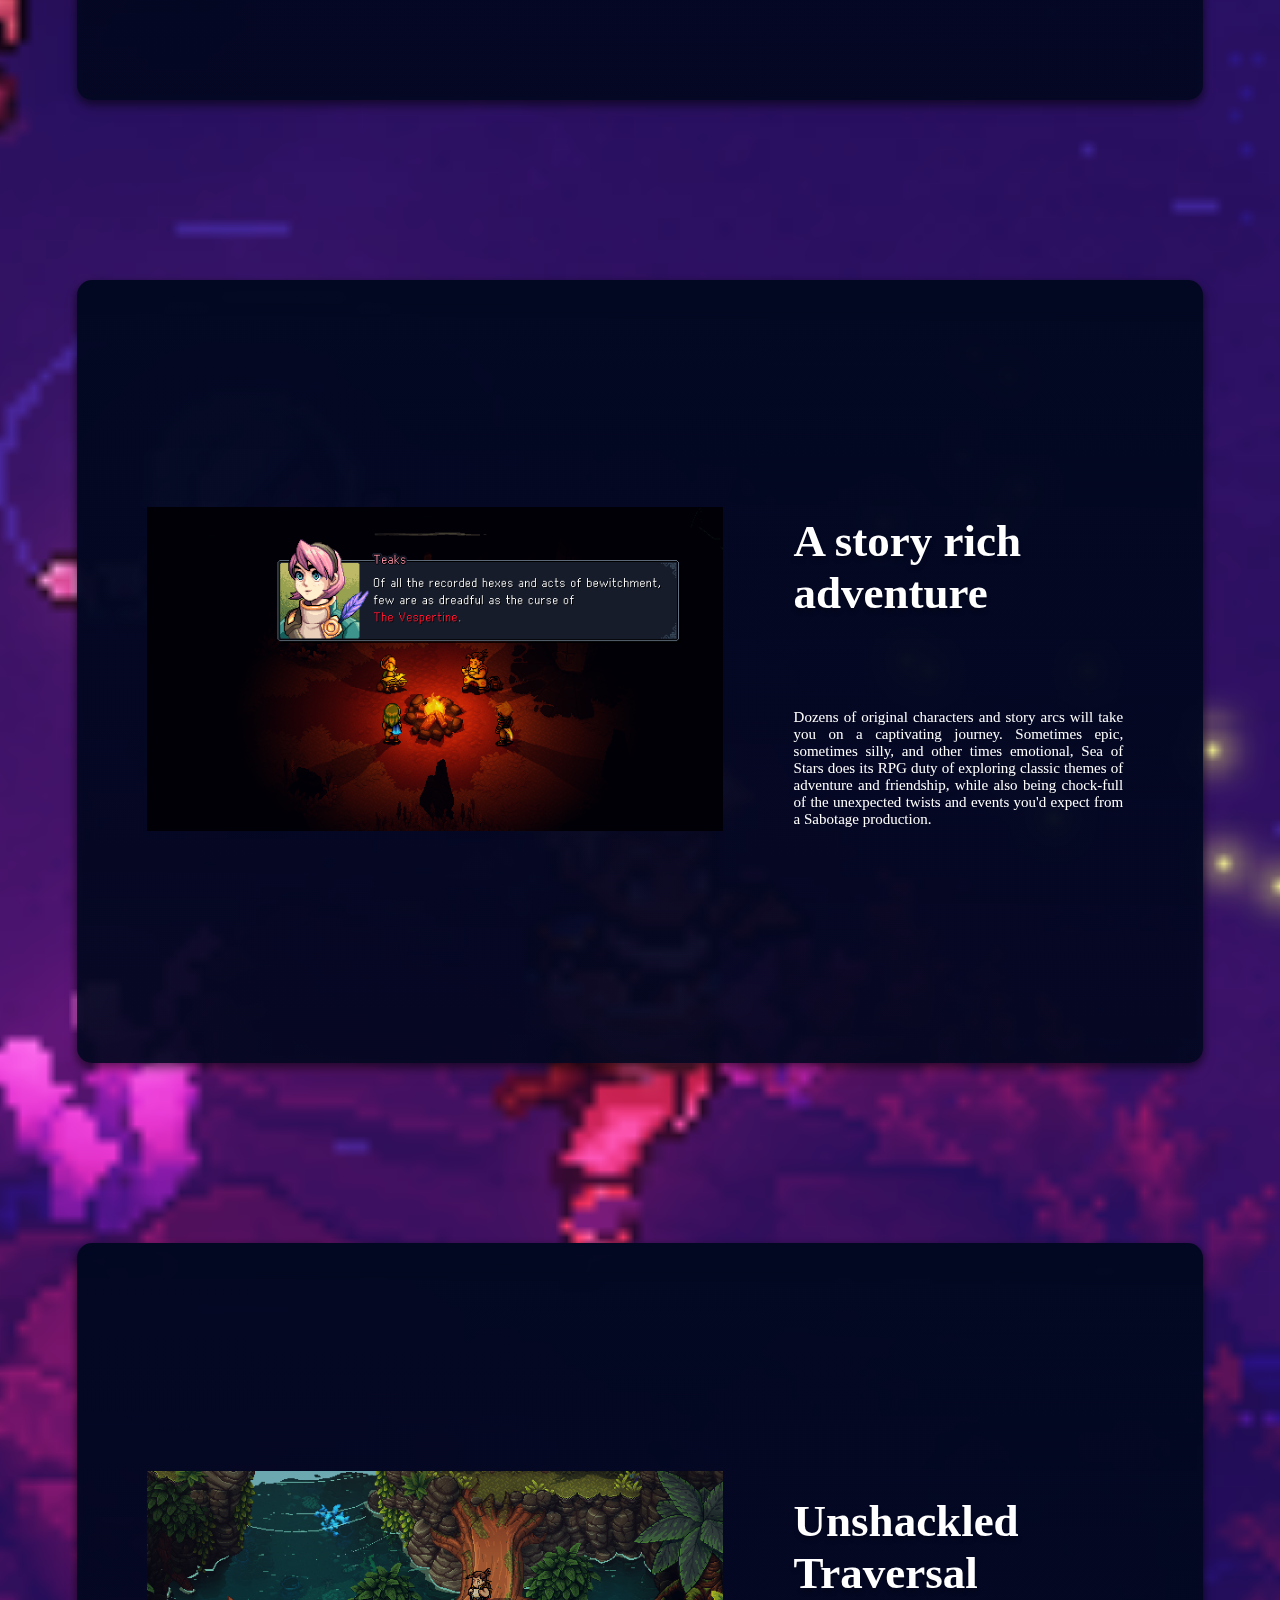
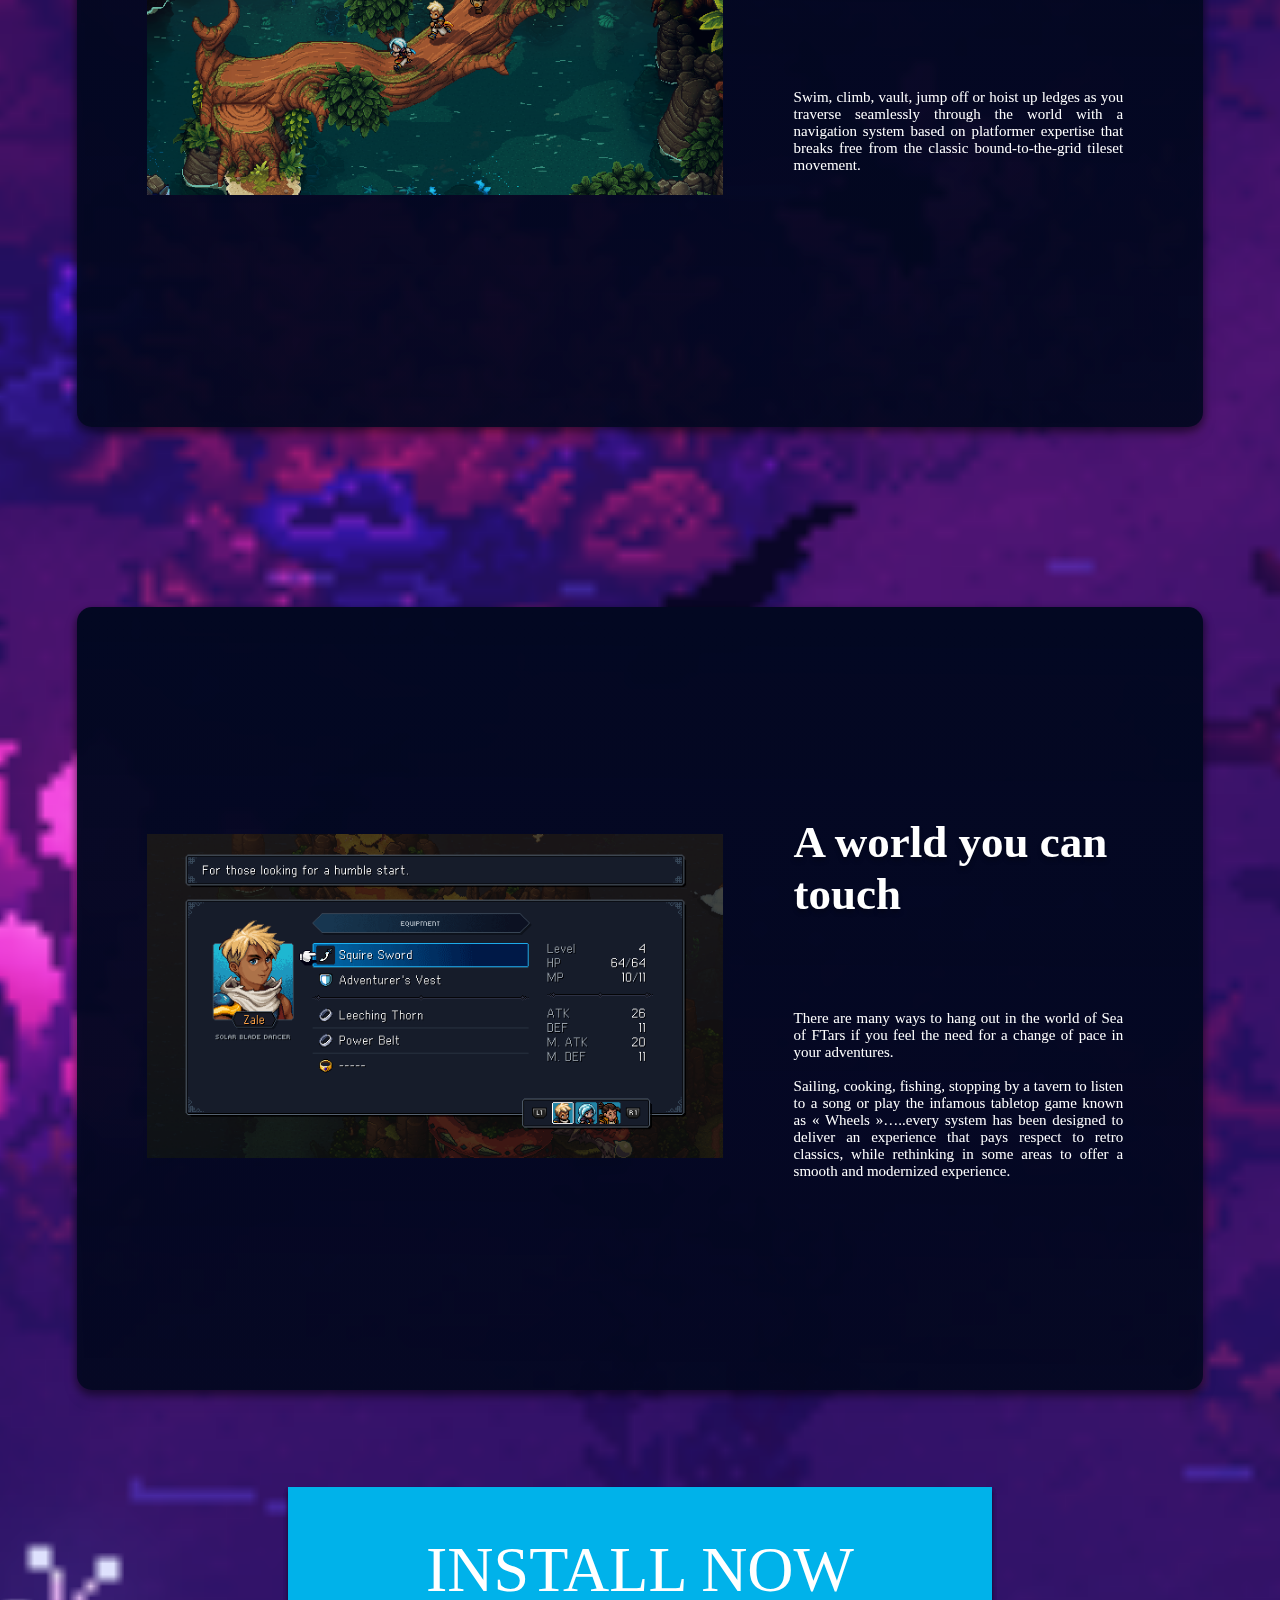
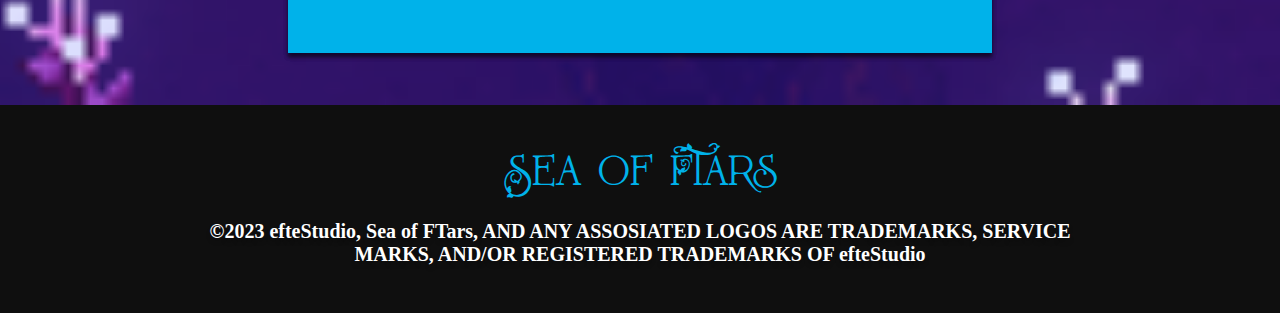
==== commit 6a243f0a: "detail-homepage-footer-responsive" ====
--- a/html/index.html
+++ b/html/index.html
@@ -97,7 +97,7 @@
             
         </div>
 
-        <div class="play-now">
+        <div class="install-now">
             <a href="https://store.steampowered.com/app/1244090/Sea_of_Stars/" id="rectangle-big"></a>
             <a href="https://store.steampowered.com/app/1244090/Sea_of_Stars/" class="install-text">INSTALL NOW</a>
         </div>
--- a/assets/css/style.css
+++ b/assets/css/style.css
@@ -17,13 +17,12 @@
     background: #0F0F0F;
     height: 108px;
     align-items: center;
-    padding-inline: 10px;
+  
     z-index: 200;
 
 }
 
 #logo{
-
     font-family: 'Rostley PERSONAL USE ONLY';
     font-style: normal;
     font-weight: 400;
@@ -63,6 +62,7 @@
     width: 70px;
     height: 70px;
     border-radius: 70px;
+    margin-right: 5vw;
 }
 .home-background *{
     background: none;
@@ -113,6 +113,16 @@
     align-items: center ;
 }
 
+.install-now{
+    margin-bottom: 15vh;
+    margin-top: 10vh;
+    display: flex;
+    justify-content: center;
+    align-items: center ;
+}
+
+
+
 #rectangle{
     align-items: center;
     width: 333.25px;
@@ -153,8 +163,7 @@
 
 .install-text{
     position: absolute;
-    width: 445px;
-    height: 86px;
+
     display: flex;
     justify-content: center;
     text-decoration: none;
@@ -187,9 +196,8 @@
 }
 
 .trailer-text{
-    position: absolute;
-    width: 996px;
-    height: 160px;
+    position: relative;
+
     padding-top: 95px;
     font-family: 'Rostley PERSONAL USE ONLY';
     font-style: normal;
@@ -233,8 +241,7 @@
 
 .features-text{
     position: relative;
-    width: 504px;
-    height: 160px;
+
     padding-top: 95px;
 
     font-family: 'Rostley PERSONAL USE ONLY';
@@ -282,13 +289,6 @@
 }
 
 .rect-a-title{
-    /* width: 433px;
-    height: 160px;
-    display: flex;
-    justify-content: end;
-    position: absolute; */
-    
-    /* padding-top: 125px; */
     font-family: 'Roboto';
     font-style: normal;
     font-weight: 900;
@@ -301,10 +301,7 @@
 }
 
 .rect-a-subtitle{
-    /* width: 526px;
-    height: 140px; */
     font-family: 'Roboto';
-    /* padding-right: 32px; */
     font-style: normal;
     font-weight: 300;
     font-size: 20px;
@@ -348,9 +345,769 @@
     font-weight: 900;
     font-size: 20px;
     padding-top: 115px;
-    padding-bottom: 24;
+    padding-bottom: 24px;
     color: #FFFFFF;
     text-align: center;
     text-shadow: 0px 4px 4px rgba(0, 0, 0, 0.25);
 }
 
+@media (max-width : 1128px){
+    #logo{
+        font-size: 10px;
+    }
+    
+    
+    .navbar-text{
+        font-size: 10px;
+    }
+
+    #profile-picture{
+        width: 60px;
+        height: 60px;
+
+    }
+}
+@media (max-width: 1144px){
+    .navbar-text{
+
+        font-size: 28px;
+    
+    }
+
+    #logo{
+        font-family: 'Rostley PERSONAL USE ONLY';
+        font-style: normal;
+        font-weight: 400;
+        font-size: 30px;
+        color: #00B2EA;
+        text-decoration:none;
+    }
+}
+
+@media only screen and  (max-width: 855px){
+    .navbar-text{
+
+        font-size: 24px;
+    
+    }
+
+    #logo{
+        font-family: 'Rostley PERSONAL USE ONLY';
+        font-style: normal;
+        font-weight: 400;
+        font-size: 25px;
+        color: #00B2EA;
+        text-decoration:none;
+    }
+}
+
+@media only screen and (max-width: 712px){
+    .navbar-text{
+
+        font-size: 20px;
+    
+    }
+
+    #logo{
+        font-family: 'Rostley PERSONAL USE ONLY';
+        font-style: normal;
+        font-weight: 400;
+        font-size: 20px;
+        color: #00B2EA;
+        text-decoration:none;
+    }
+}
+
+@media only screen and  (max-width: 590px){
+    .navbar-text{
+
+        font-size: 15px;
+    
+    }
+
+    #logo{
+        font-family: 'Rostley PERSONAL USE ONLY';
+        font-style: normal;
+        font-weight: 400;
+        font-size: 15px;
+        color: #00B2EA;
+        text-decoration:none;
+    }
+}
+
+@media only screen and (max-width: 450px){
+    .navbar-text{
+
+        font-size: 12px;
+    
+    }
+
+    #logo{
+        font-family: 'Rostley PERSONAL USE ONLY';
+        font-style: normal;
+        font-weight: 400;
+        font-size: 12px;
+        color: #00B2EA;
+        text-decoration:none;
+    }
+}
+
+@media only screen and (max-width: 360px){
+    .navbar-text{
+
+        font-size: 10px;
+    
+    }
+
+    #logo{
+        font-family: 'Rostley PERSONAL USE ONLY';
+        font-style: normal;
+        font-weight: 400;
+        font-size: 10px;
+        color: #00B2EA;
+        text-decoration:none;
+    }
+}
+
+@media only screen and (max-width: 784px){
+   
+    #subtitle{
+        font-size: 30px;
+    }
+    
+    #title{
+
+        font-size: 100px;
+    
+        color: #00B2EA;
+    
+    }
+    
+    #rectangle{
+
+        width: 300px;
+        height: 62px;
+
+    }
+
+    
+    .white-outline{
+        position: absolute;
+        width: 320px;
+        height: 80px;
+    }
+
+    .play-text{
+
+        font-size: 30px;
+    
+    }
+
+}
+
+@media only screen and (max-width: 784px){
+   
+    #subtitle{
+        font-size: 24px;
+    }
+    
+    #title{
+
+        font-size: 80px;
+    
+        color: #00B2EA;
+    
+    }
+    
+    #rectangle{
+
+        width: 250px;
+        height: 50px;
+
+    }
+
+    
+    .white-outline{
+        position: absolute;
+        width: 270px;
+        height: 70px;
+    }
+
+    .play-text{
+
+        font-size: 30px;
+    
+    }
+
+}
+
+
+@media only screen and (max-width: 520px){
+   
+    #subtitle{
+        font-size: 20px;
+    }
+    
+    #title{
+
+        font-size: 70px;
+    
+        color: #00B2EA;
+    
+    }
+    
+    #rectangle{
+
+        width: 200px;
+        height: 45px;
+
+    }
+
+    
+    .white-outline{
+        position: absolute;
+        width: 220px;
+        height: 70px;
+    }
+
+    .play-text{
+
+        font-size: 30px;
+    
+    }
+
+}
+
+@media only screen and (max-width: 444px){
+   
+    #subtitle{
+        font-size: 15px;
+    }
+    
+    #title{
+
+        font-size: 55px;
+    
+        color: #00B2EA;
+    
+    }
+    
+    #rectangle{
+
+        width: 200px;
+        height: 45px;
+
+    }
+
+    
+    .white-outline{
+        position: absolute;
+        width: 220px;
+        height: 70px;
+    }
+
+    .play-text{
+
+        font-size: 30px;
+    
+    }
+
+}
+
+@media only screen and (max-width: 360px){
+   
+    #subtitle{
+        font-size: 10px;
+    }
+    
+    #title{
+
+        font-size: 47px;
+    
+        color: #00B2EA;
+    
+    }
+    
+    #rectangle{
+
+        width: 200px;
+        height: 45px;
+
+    }
+
+    
+    .white-outline{
+        position: absolute;
+        width: 220px;
+        height: 70px;
+    }
+
+    .play-text{
+
+        font-size: 30px;
+    
+    }
+
+}
+
+
+@media only screen and (max-width: 1033px){
+
+    .trailer-text{
+        font-size: 90px;
+    }
+    
+}
+
+@media only screen and (max-width: 771px){
+
+    .trailer-text{
+        font-size: 80px;
+    }
+    
+}
+
+@media only screen and (max-width: 683px){
+
+    .trailer-text{
+        font-size: 70px;
+    }
+    
+}
+
+@media only screen and (max-width: 600px){
+
+    .trailer-text{
+        font-size: 60px;
+    }
+    
+}
+
+@media only screen and (max-width: 529px){
+
+    .trailer-text{
+        font-size: 50px;
+    }
+    
+}
+
+@media only screen and (max-width: 443px){
+
+    .trailer-text{
+        font-size: 40px;
+    }
+    
+}
+
+@media only screen and (max-width: 365px){
+
+    .trailer-text{
+        font-size: 30px;
+    }
+    
+}
+
+
+
+
+
+
+
+
+
+
+@media only screen and (max-width: 551px){
+
+    .features-text{
+        display: flex;
+        justify-content: center;
+        font-size: 100px;
+    }
+    
+}
+
+@media only screen and (max-width: 453px){
+
+    .features-text{
+        display: flex;
+        justify-content: center;
+        font-size: 80px;
+    }
+    
+}
+
+@media only screen and (max-width: 355px){
+
+    .features-text{
+        display: flex;
+        justify-content: center;
+        font-size: 60px;
+    }
+    
+}
+
+@media only screen and (max-width: 1325px){
+
+    .rect-a-title{
+        font-size: 50px;
+        color: #FFFFFF;
+    
+    }
+    
+    .rect-a-subtitle{
+        font-size: 18px;
+        text-align: justify;
+    }
+    
+    .features-image{
+        margin-left: 3vw;
+        margin-right: 3vw;
+        transform: scale(1);
+    }
+
+    
+}
+
+@media only screen and (max-width: 1281px){
+
+    .rect-a-title{
+        font-size: 45px;
+        color: #FFFFFF;
+    
+    }
+    
+    .rect-a-subtitle{
+        font-size: 15px;
+        text-align: justify;
+    }
+    
+    .features-image{
+        margin-left: 3vw;
+        margin-right: 3vw;
+        transform: scale(0.9);
+    }
+
+    
+}
+
+@media only screen and (max-width: 1021px){
+
+    .rect-a-title{
+        font-size: 35px;
+        color: #FFFFFF;
+    
+    }
+    
+    .rect-a-subtitle{
+        font-size: 12px;
+        text-align: justify;
+    }
+    
+    .features-image{
+        margin-left: 3vw;
+        margin-right: 3vw;
+        transform: scale(0.9);
+    }
+
+    
+}
+
+@media only screen and (max-width: 964px){
+
+    .rect-a-title{
+        font-size: 35px;
+        color: #FFFFFF;
+    
+    }
+    
+    .rect-a-subtitle{
+        font-size: 12px;
+        text-align: justify;
+    }
+    
+    .features-image{
+        margin-left: 3vw;
+        margin-right: 3vw;
+        transform: scale(0.9);
+    }
+
+    .rect-a{
+        width: 70vw;
+        height: 100vh;
+        flex-direction: column;
+    }
+}
+
+@media only screen and (max-width: 851px){
+
+    .rect-a-title{
+        font-size: 30px;
+        color: #FFFFFF;
+    
+    }
+    
+    .rect-a-subtitle{
+        font-size: 10px;
+        text-align: justify;
+    }
+    
+    .features-image{
+        margin-left: 3vw;
+        margin-right: 3vw;
+        transform: scale(0.7);
+    }
+
+    .rect-a{
+        width: 70vw;
+        height: 100vh;
+        flex-direction: column;
+    }
+}
+
+
+@media only screen and (max-width:699px){
+
+    .left-rect-a{
+        transform: scale(0.7);
+    }
+
+}
+
+@media only screen and (max-width:483px){
+
+    .left-rect-a{
+        transform: scale(0.5);
+    }
+
+}
+
+
+
+
+@media only screen and (max-width: 661px){
+
+    .rect-a-title{
+        font-size: 20px;
+        color: #FFFFFF;
+        
+    }
+    
+    .rect-a-subtitle{
+        font-size: 8px;
+        text-align: justify;
+    }
+    
+    .features-image{
+        margin-left: 3vw;
+        margin-right: 3vw;
+        transform: scale(0.6);
+    }
+
+    .rect-a{
+        width: 70vw;
+        height: 100vh;
+        flex-direction: column;
+    }
+
+    .right-rect-a{
+        padding-left: 6.25vw;
+    }
+}
+
+@media only screen and (max-width: 567px){
+
+    .rect-a-title{
+        font-size: 20px;
+        color: #FFFFFF;
+        
+    }
+    
+    .rect-a-subtitle{
+        font-size: 8px;
+        text-align: justify;
+    }
+    
+    .features-image{
+        margin-left: 3vw;
+        margin-right: 3vw;
+        transform: scale(0.5);
+    }
+
+    .rect-a{
+        width: 70vw;
+        height: 100vh;
+        flex-direction: column;
+    }
+
+    .right-rect-a{
+        padding-left: 6.25vw;
+    }
+}
+
+@media only screen and (max-width: 479px){
+
+    .rect-a-title{
+        font-size: 20px;
+        color: #FFFFFF;
+        
+    }
+    
+    .rect-a-subtitle{
+        font-size: 8px;
+        text-align: justify;
+    }
+    
+    .features-image{
+        margin-left: 3vw;
+        margin-right: 3vw;
+        transform: scale(0.4);
+    }
+
+    .rect-a{
+        width: 70vw;
+        height: 100vh;
+        flex-direction: column;
+    }
+
+    .right-rect-a{
+        padding-left: 6.25vw;
+    }
+}
+
+@media only screen and (max-width: 371px){
+
+    .rect-a-title{
+        font-size: 20px;
+        color: #FFFFFF;
+        
+    }
+    
+    .rect-a-subtitle{
+        font-size: 8px;
+        text-align: justify;
+    }
+    
+    .features-image{
+        margin-left: 3vw;
+        margin-right: 3vw;
+        transform: scale(0.3);
+    }
+
+    .rect-a{
+        width: 70vw;
+        height: 100vh;
+        flex-direction: column;
+    }
+
+    .right-rect-a{
+        padding-left: 6.25vw;
+    }
+
+
+}
+
+@media only screen and (max-width: 749px){
+
+    #rectangle-big{
+        position: absolute;
+        width: 640px;
+        height: 165px;
+    }
+}
+
+@media only screen and (max-width: 671px){
+
+    #rectangle-big{
+        position: absolute;
+        width: 600px;
+        height: 165px;
+    }
+}
+
+@media only screen and (max-width: 629px){
+
+    #rectangle-big{
+        position: absolute;
+        width: 500px;
+        height: 165px;
+    }
+}
+
+@media only screen and (max-width: 527px){
+
+    #rectangle-big{
+        position: absolute;
+        width: 450px;
+        height: 165px;
+    }
+}
+
+@media only screen and (max-width: 477px){
+
+    #rectangle-big{
+        position: absolute;
+        width: 400px;
+        height: 165px;
+    }
+
+    .install-text{
+
+        font-size: 40px;
+
+    
+    }
+}
+
+@media only screen and (max-width: 435px){
+
+    #rectangle-big{
+        position: absolute;
+        width: 350px;
+        height: 165px;
+    }
+
+    .install-text{
+
+        font-size: 40px;
+
+    
+    }
+}
+
+@media only screen and (max-width: 389px){
+
+    #rectangle-big{
+        position: absolute;
+        width: 300px;
+        height: 165px;
+    }
+
+    .install-text{
+
+        font-size: 40px;
+
+    
+    }
+}
+
+@media only screen and (max-width:697px){
+
+    
+    
+    
+    #footer-title{
+
+        font-size: 30px;
+    
+
+    }
+    
+    #footer-subtitle{
+
+     
+
+        font-size: 10px;
+      
+ 
+    }
+}
